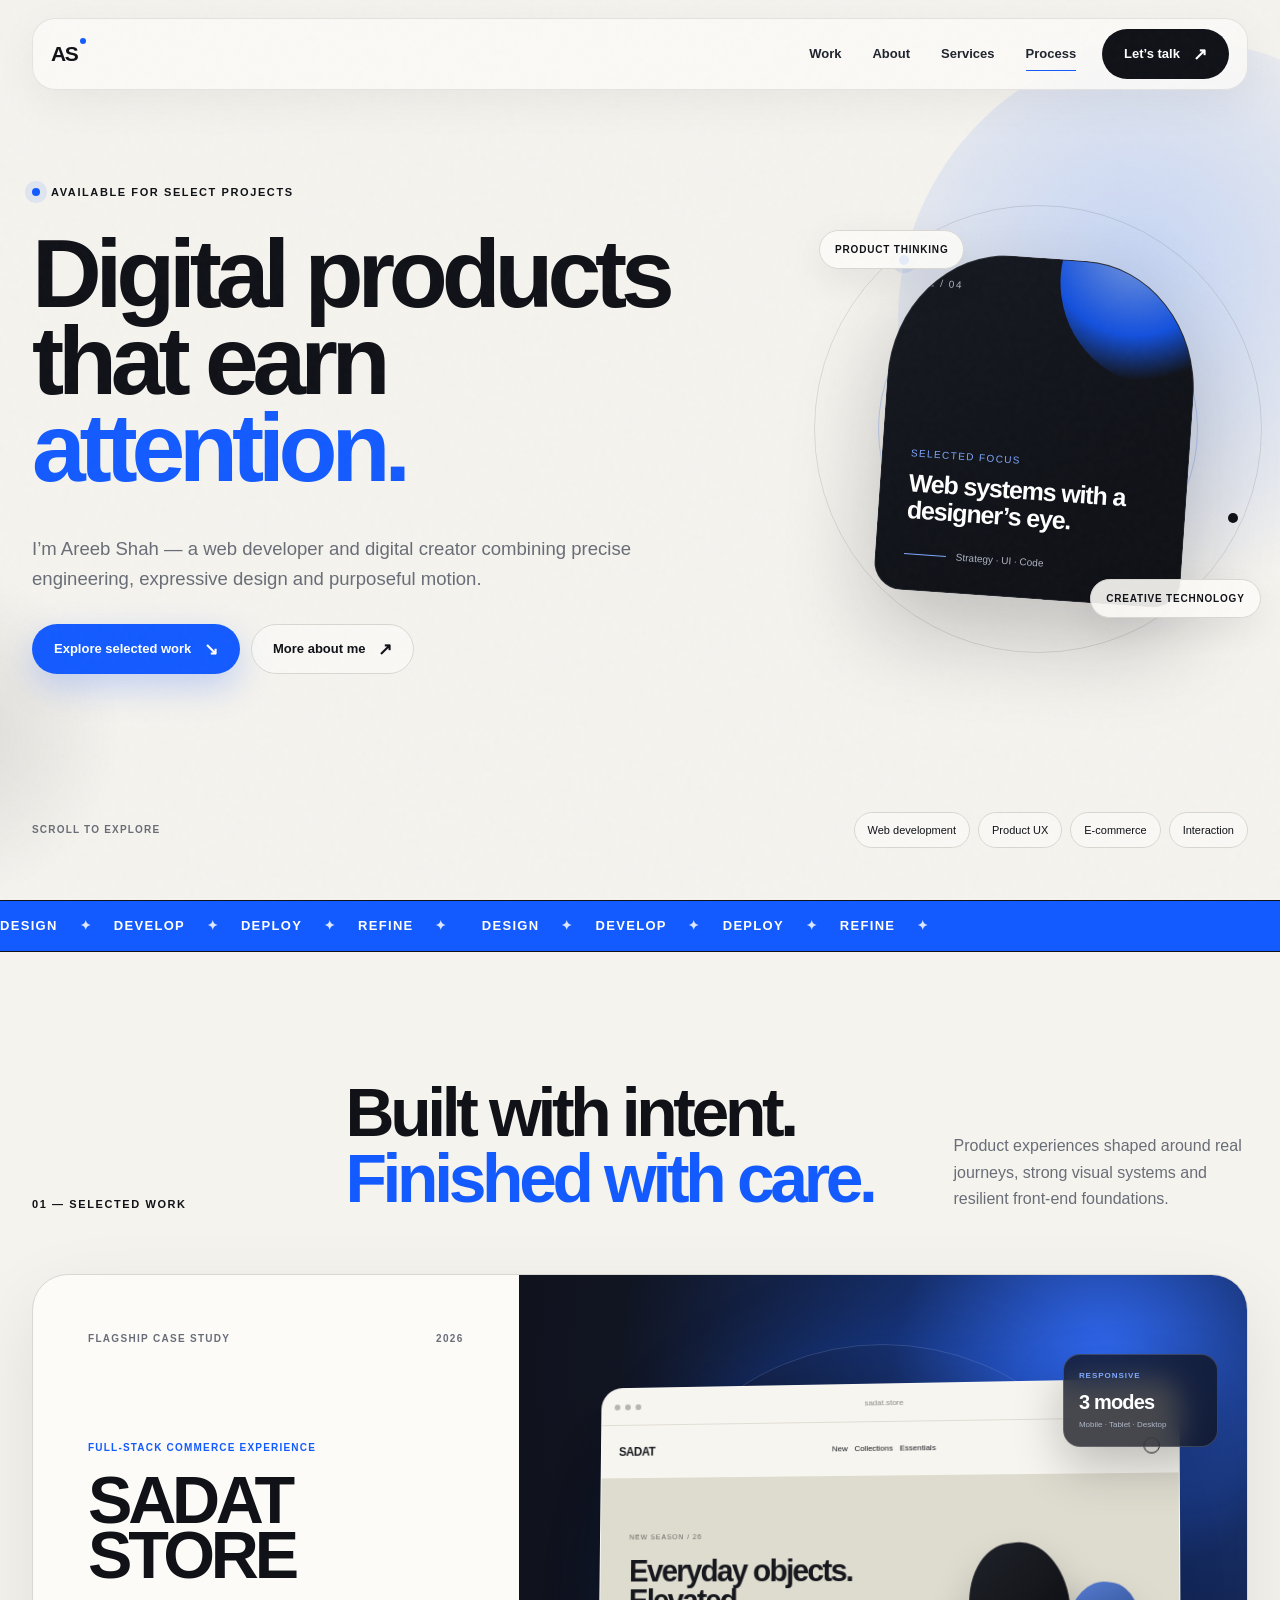
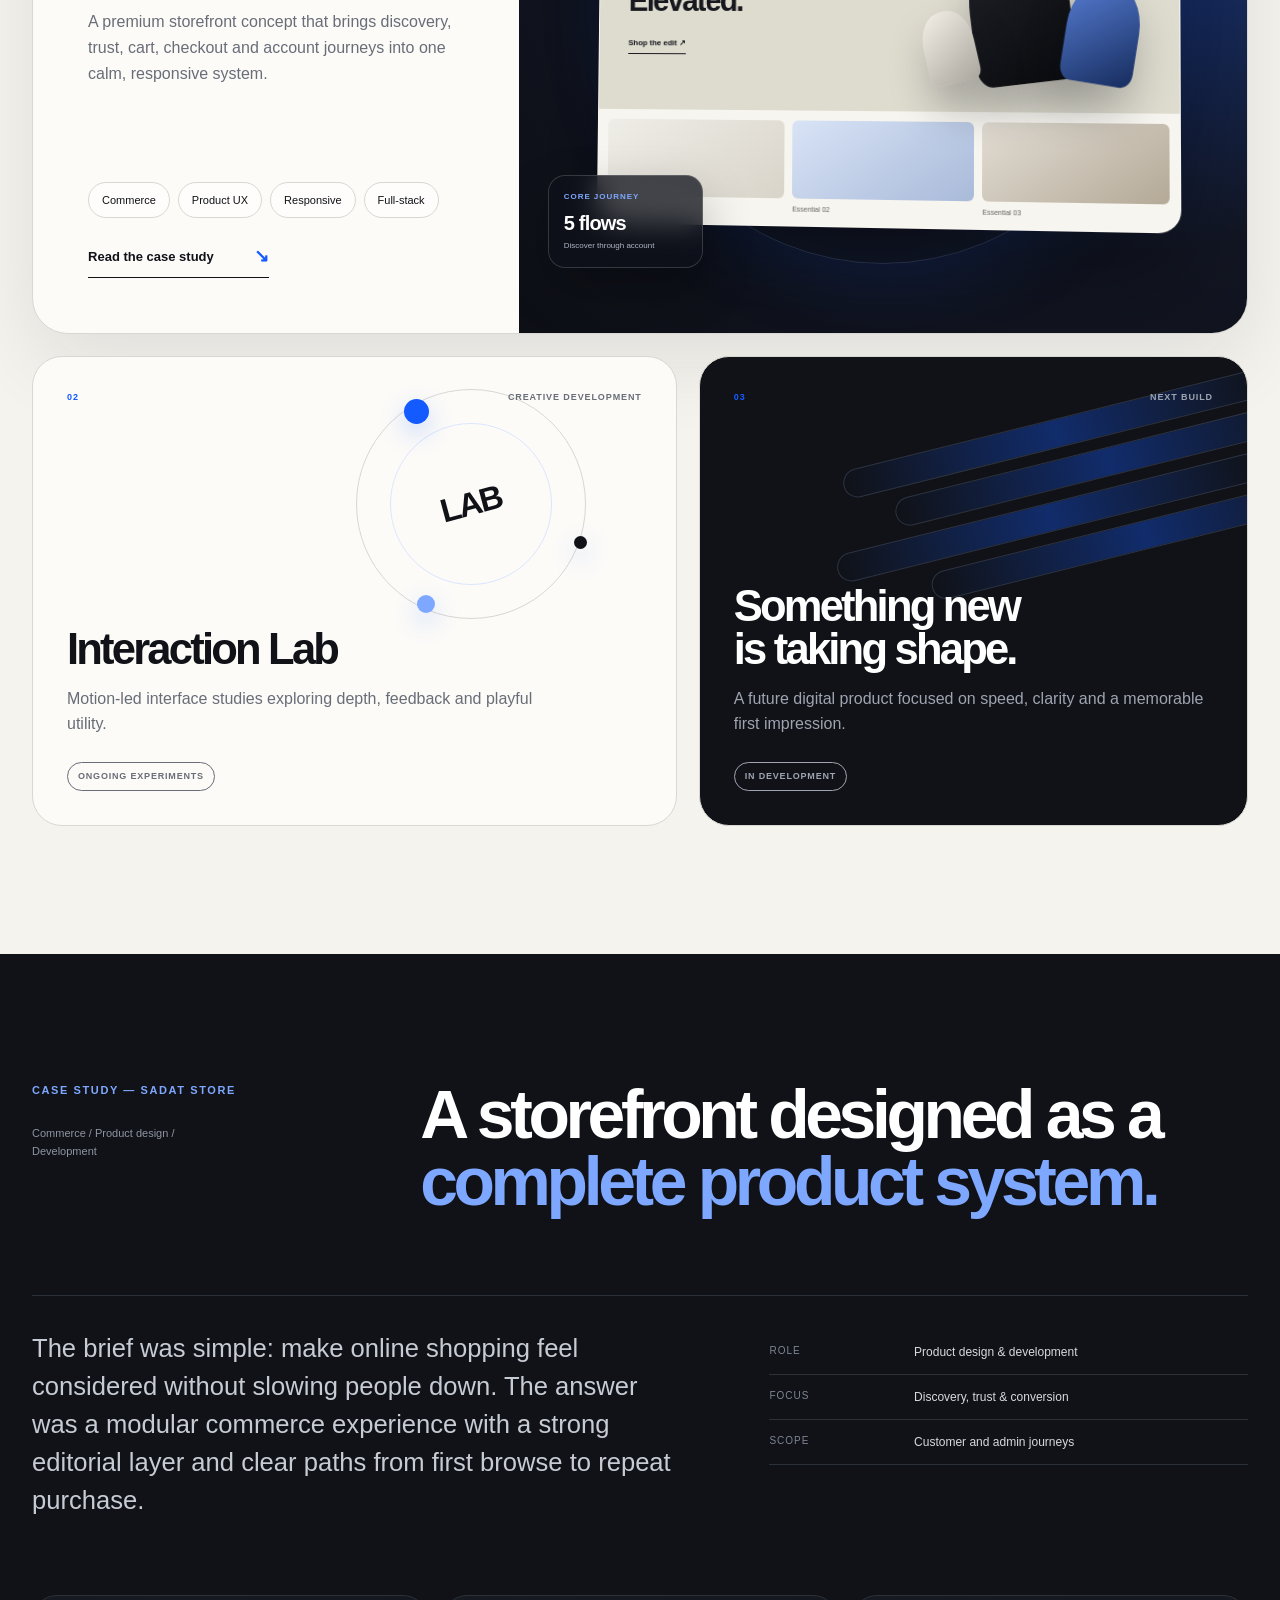
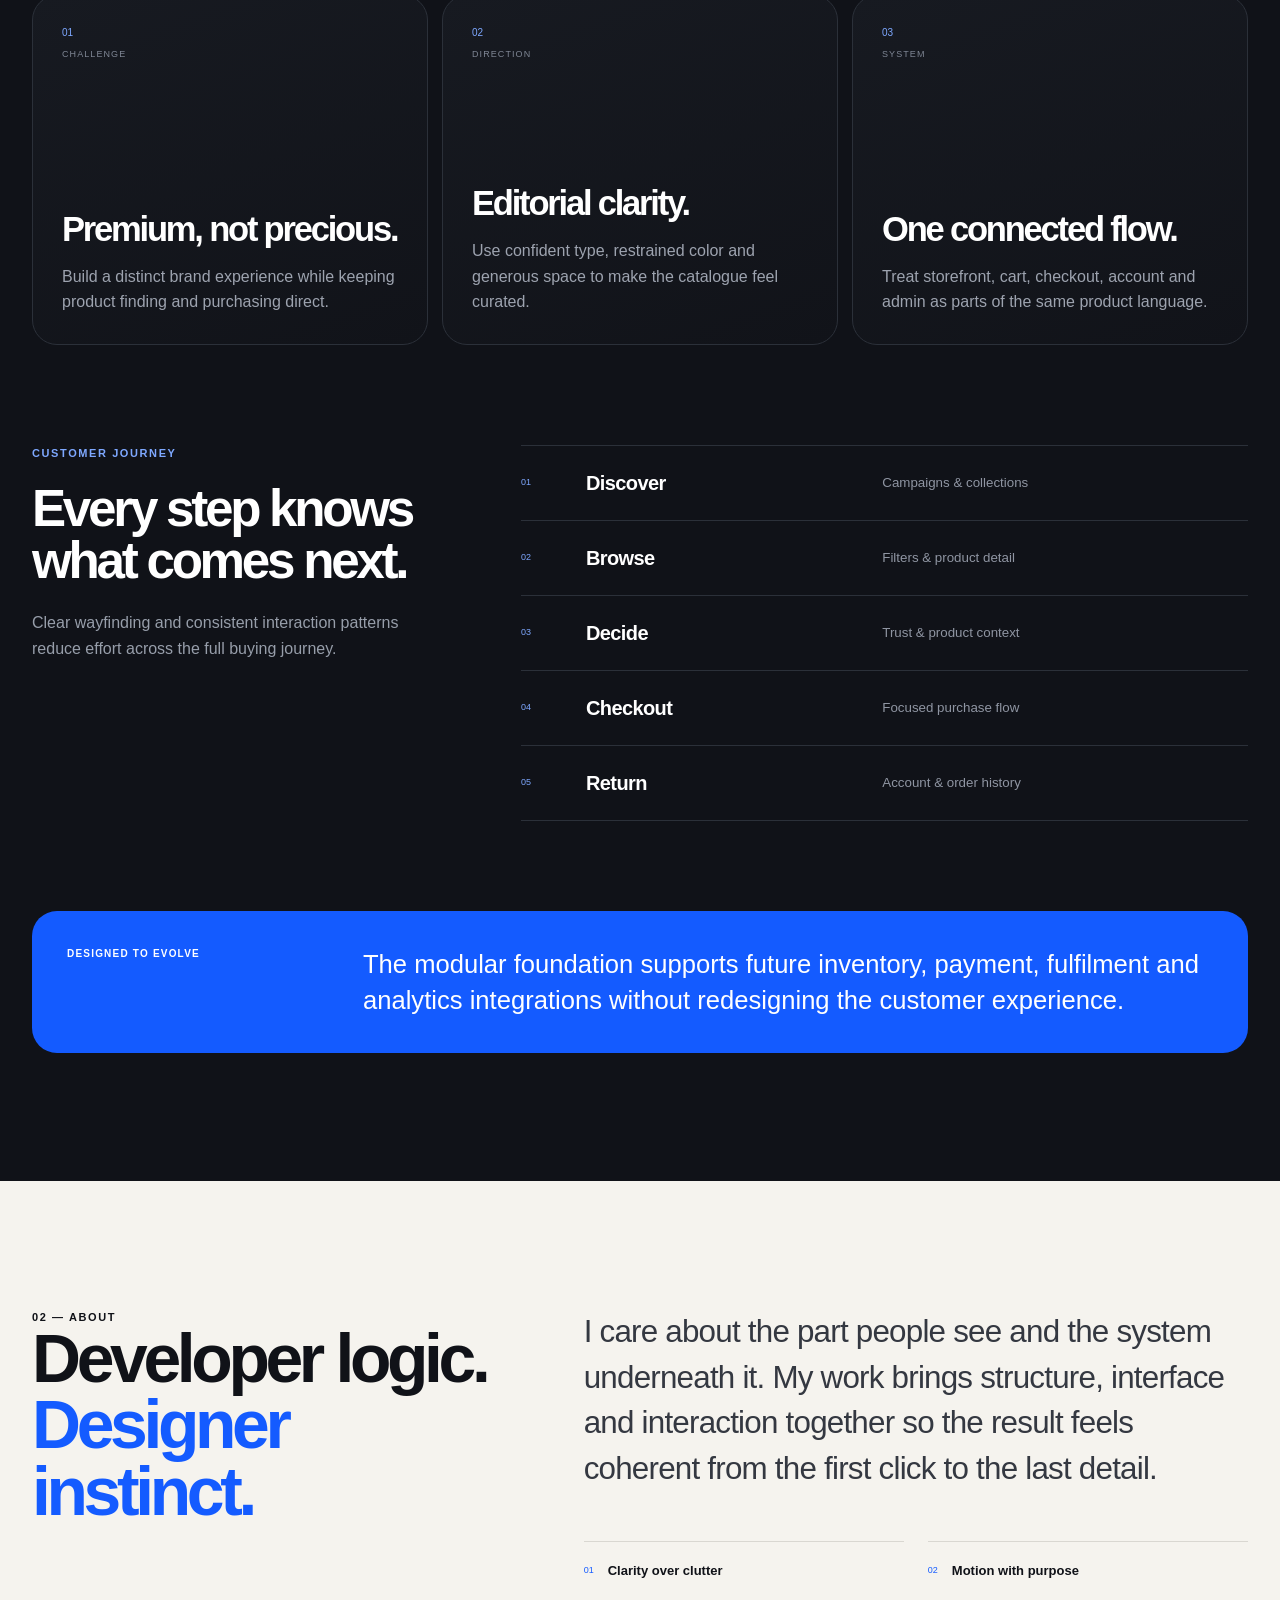
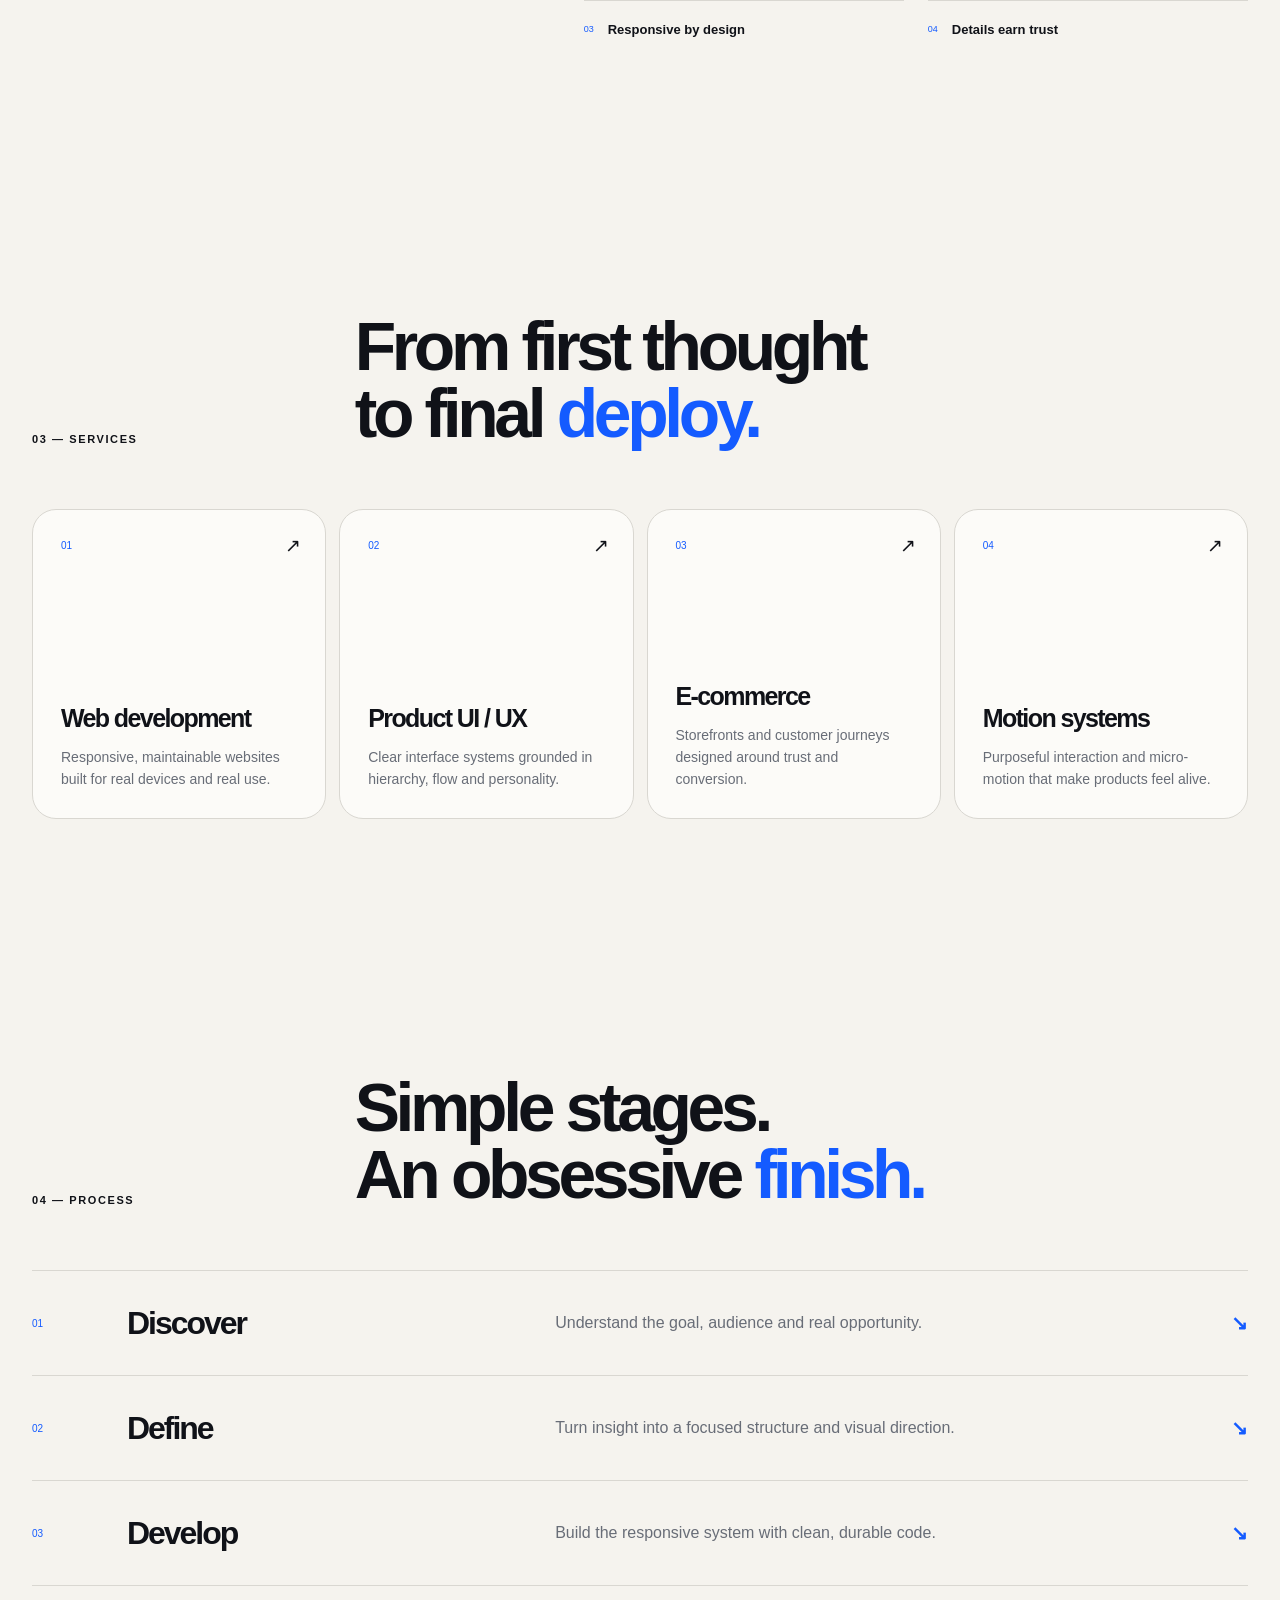
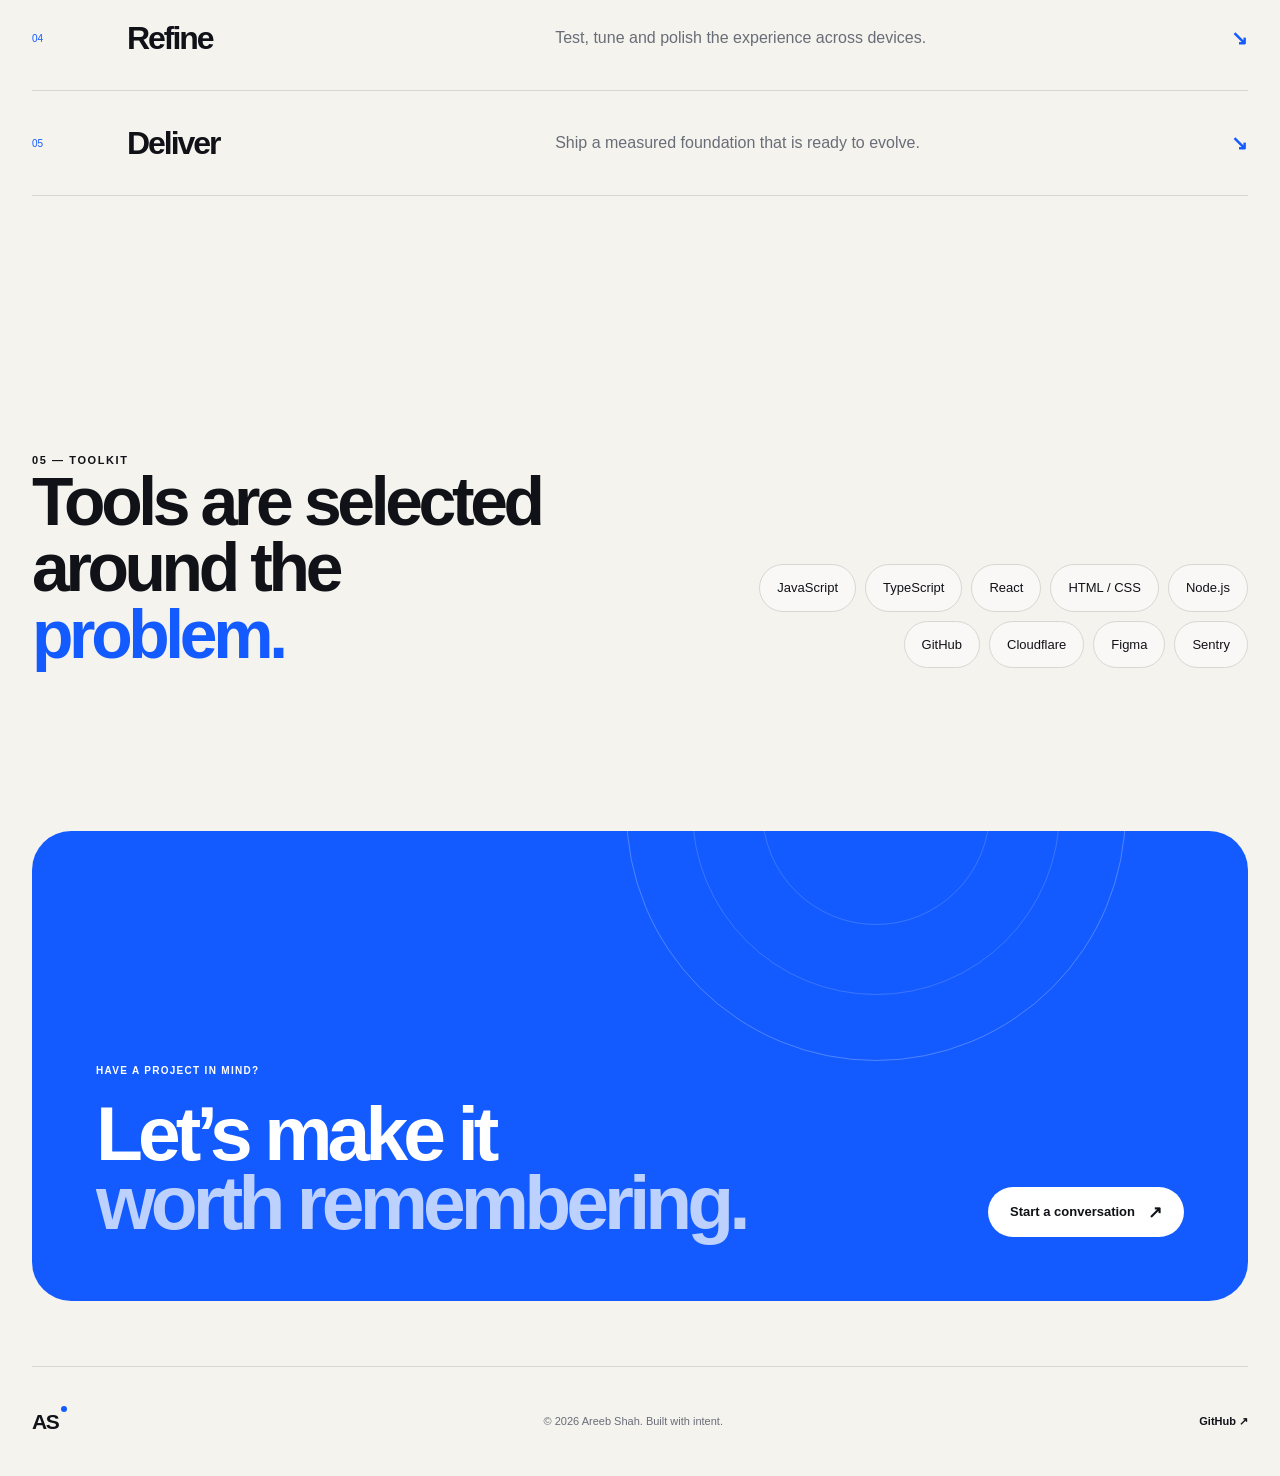
==== index.html @ 9f85899c "feat: deliver premium responsive portfolio" ====
<!doctype html>
<html lang="en">
<head>
  <meta charset="UTF-8">
  <meta name="viewport" content="width=device-width, initial-scale=1">
  <meta name="theme-color" content="#f5f3ee">
  <meta name="color-scheme" content="light">
  <meta name="description" content="Areeb Shah is a web developer and digital creator building expressive, responsive products and commerce experiences.">
  <meta property="og:title" content="Areeb Shah — Web Developer & Digital Creator">
  <meta property="og:description" content="A portfolio of thoughtful web development, product UX and interaction work.">
  <meta property="og:type" content="website">
  <meta name="twitter:card" content="summary">
  <link rel="icon" href="favicon.svg" type="image/svg+xml">
  <link rel="stylesheet" href="styles.css">
  <script src="script.js" defer></script>
  <title>Areeb Shah — Web Developer & Digital Creator</title>
</head>
<body>
  <a class="skip-link" href="#main-content">Skip to main content</a>
  <div class="noise" aria-hidden="true"></div>

  <header class="site-header" data-reveal>
    <nav class="nav shell" aria-label="Primary navigation">
      <a href="#top" class="brand" aria-label="Areeb Shah, home">
        <span>AS</span><i aria-hidden="true"></i>
      </a>
      <div class="nav-links desktop-only">
        <a href="#work">Work</a>
        <a href="#about">About</a>
        <a href="#services">Services</a>
        <a href="#process">Process</a>
      </div>
      <a href="#contact" class="button button-dark magnetic desktop-only">Let’s talk <span aria-hidden="true">↗</span></a>
      <button class="menu-toggle mobile-only" type="button" aria-expanded="false" aria-controls="mobile-menu">
        <span class="menu-label">Menu</span><span class="menu-icon" aria-hidden="true"><i></i><i></i></span>
      </button>
    </nav>
    <div id="mobile-menu" class="mobile-menu shell" hidden>
      <a href="#work"><span>01</span>Work</a>
      <a href="#about"><span>02</span>About</a>
      <a href="#services"><span>03</span>Services</a>
      <a href="#process"><span>04</span>Process</a>
      <a href="#contact"><span>05</span>Contact</a>
    </div>
  </header>

  <main id="main-content">
    <section id="top" class="hero shell" aria-labelledby="hero-title">
      <div class="hero-orb orb-blue" data-parallax="0.07" aria-hidden="true"></div>
      <div class="hero-orb orb-ink" data-parallax="-0.025" aria-hidden="true"></div>
      <div class="hero-grid">
        <div class="hero-content">
          <p class="availability" data-reveal><span aria-hidden="true"></span>Available for select projects</p>
          <h1 id="hero-title" class="hero-title" data-reveal data-delay="70">
            Digital products<br>that earn <em>attention.</em>
          </h1>
          <p class="hero-copy" data-reveal data-delay="140">I’m Areeb Shah — a web developer and digital creator combining precise engineering, expressive design and purposeful motion.</p>
          <div class="hero-actions" data-reveal data-delay="210">
            <a href="#work" class="button button-blue magnetic">Explore selected work <span aria-hidden="true">↘</span></a>
            <a href="#about" class="button button-ghost magnetic">More about me <span aria-hidden="true">↗</span></a>
          </div>
        </div>

        <aside class="hero-stage" data-reveal data-delay="160" aria-label="Portfolio focus">
          <div class="stage-ring ring-one" aria-hidden="true"></div>
          <div class="stage-ring ring-two" aria-hidden="true"></div>
          <div class="stage-core" data-depth-card>
            <span class="stage-index">01 / 04</span>
            <p>Selected focus</p>
            <strong>Web systems with a designer’s eye.</strong>
            <div class="stage-line"><i></i><span>Strategy · UI · Code</span></div>
          </div>
          <span class="float-label label-top">Product thinking</span>
          <span class="float-label label-bottom">Creative technology</span>
        </aside>
      </div>

      <div class="hero-foot" data-reveal data-delay="280">
        <span>Scroll to explore</span>
        <div class="hero-chips" aria-label="Areas of expertise">
          <span>Web development</span><span>Product UX</span><span>E-commerce</span><span>Interaction</span>
        </div>
      </div>
    </section>

    <div class="marquee" aria-hidden="true">
      <div class="marquee-track">
        <span>DESIGN <i>✦</i> DEVELOP <i>✦</i> DEPLOY <i>✦</i> REFINE <i>✦</i></span>
        <span>DESIGN <i>✦</i> DEVELOP <i>✦</i> DEPLOY <i>✦</i> REFINE <i>✦</i></span>
      </div>
    </div>

    <section id="work" class="section shell" aria-labelledby="work-title">
      <div class="section-head" data-reveal>
        <p class="eyebrow">01 — Selected work</p>
        <h2 id="work-title">Built with intent.<br><span>Finished with care.</span></h2>
        <p>Product experiences shaped around real journeys, strong visual systems and resilient front-end foundations.</p>
      </div>

      <article class="project project-featured" data-reveal>
        <div class="project-copy">
          <div class="project-meta"><span>Flagship case study</span><span>2026</span></div>
          <div>
            <p class="project-kicker">Full-stack commerce experience</p>
            <h3>SADAT<br>STORE</h3>
            <p>A premium storefront concept that brings discovery, trust, cart, checkout and account journeys into one calm, responsive system.</p>
          </div>
          <div>
            <div class="tag-row"><span>Commerce</span><span>Product UX</span><span>Responsive</span><span>Full-stack</span></div>
            <a href="#sadat-case" class="text-link">Read the case study <span aria-hidden="true">↘</span></a>
          </div>
        </div>

        <div class="project-visual" data-depth>
          <div class="visual-glow" aria-hidden="true"></div>
          <div class="commerce-window" data-depth-card>
            <div class="window-bar"><span class="window-dots"><i></i><i></i><i></i></span><span>sadat.store</span><span>Secure</span></div>
            <div class="store-nav"><strong>SADAT</strong><span>New &nbsp; Collections &nbsp; Essentials</span><i></i></div>
            <div class="store-hero">
              <div><small>NEW SEASON / 26</small><strong>Everyday objects.<br>Elevated.</strong><span>Shop the edit ↗</span></div>
              <div class="product-shape" aria-hidden="true"><i></i><i></i><i></i></div>
            </div>
            <div class="store-products"><div><i></i><span>Essential 01</span></div><div><i></i><span>Essential 02</span></div><div><i></i><span>Essential 03</span></div></div>
          </div>
          <div class="metric-card metric-one"><span>Responsive</span><strong>3 modes</strong><small>Mobile · Tablet · Desktop</small></div>
          <div class="metric-card metric-two"><span>Core journey</span><strong>5 flows</strong><small>Discover through account</small></div>
        </div>
      </article>

      <div class="project-grid" data-stagger>
        <article class="project-card project-lab" data-reveal>
          <div class="card-top"><span class="num">02</span><span>Creative development</span></div>
          <div class="lab-orbit" aria-hidden="true"><i></i><i></i><i></i><b>LAB</b></div>
          <h3>Interaction Lab</h3>
          <p>Motion-led interface studies exploring depth, feedback and playful utility.</p>
          <span class="card-status">Ongoing experiments</span>
        </article>
        <article class="project-card project-next" data-reveal>
          <div class="card-top"><span class="num">03</span><span>Next build</span></div>
          <div class="next-lines" aria-hidden="true"><i></i><i></i><i></i><i></i></div>
          <h3>Something new<br>is taking shape.</h3>
          <p>A future digital product focused on speed, clarity and a memorable first impression.</p>
          <span class="card-status">In development</span>
        </article>
      </div>
    </section>

    <section id="sadat-case" class="case-study" aria-labelledby="case-title">
      <div class="shell">
        <div class="case-intro" data-reveal>
          <div><p class="eyebrow">Case study — SADAT STORE</p><span class="case-type">Commerce / Product design / Development</span></div>
          <h2 id="case-title">A storefront designed as a <span>complete product system.</span></h2>
        </div>

        <div class="case-summary" data-reveal>
          <p>The brief was simple: make online shopping feel considered without slowing people down. The answer was a modular commerce experience with a strong editorial layer and clear paths from first browse to repeat purchase.</p>
          <dl>
            <div><dt>Role</dt><dd>Product design & development</dd></div>
            <div><dt>Focus</dt><dd>Discovery, trust & conversion</dd></div>
            <div><dt>Scope</dt><dd>Customer and admin journeys</dd></div>
          </dl>
        </div>

        <div class="case-grid" data-stagger>
          <article class="case-card" data-reveal><span>01</span><p>Challenge</p><h3>Premium, not precious.</h3><p>Build a distinct brand experience while keeping product finding and purchasing direct.</p></article>
          <article class="case-card" data-reveal><span>02</span><p>Direction</p><h3>Editorial clarity.</h3><p>Use confident type, restrained color and generous space to make the catalogue feel curated.</p></article>
          <article class="case-card" data-reveal><span>03</span><p>System</p><h3>One connected flow.</h3><p>Treat storefront, cart, checkout, account and admin as parts of the same product language.</p></article>
        </div>

        <div class="journey" data-reveal>
          <div class="journey-copy"><p class="eyebrow">Customer journey</p><h3>Every step knows<br>what comes next.</h3><p>Clear wayfinding and consistent interaction patterns reduce effort across the full buying journey.</p></div>
          <ol aria-label="SADAT STORE customer journey">
            <li><span>01</span><strong>Discover</strong><small>Campaigns & collections</small></li>
            <li><span>02</span><strong>Browse</strong><small>Filters & product detail</small></li>
            <li><span>03</span><strong>Decide</strong><small>Trust & product context</small></li>
            <li><span>04</span><strong>Checkout</strong><small>Focused purchase flow</small></li>
            <li><span>05</span><strong>Return</strong><small>Account & order history</small></li>
          </ol>
        </div>

        <div class="case-note" data-reveal><span>Designed to evolve</span><p>The modular foundation supports future inventory, payment, fulfilment and analytics integrations without redesigning the customer experience.</p></div>
      </div>
    </section>

    <section id="about" class="section shell about-layout" aria-labelledby="about-title">
      <div data-reveal><p class="eyebrow">02 — About</p><h2 id="about-title">Developer logic.<br><span>Designer instinct.</span></h2></div>
      <div data-reveal data-delay="90">
        <p class="large-copy">I care about the part people see and the system underneath it. My work brings structure, interface and interaction together so the result feels coherent from the first click to the last detail.</p>
        <div class="principles">
          <div><span>01</span><strong>Clarity over clutter</strong></div>
          <div><span>02</span><strong>Motion with purpose</strong></div>
          <div><span>03</span><strong>Responsive by design</strong></div>
          <div><span>04</span><strong>Details earn trust</strong></div>
        </div>
      </div>
    </section>

    <section id="services" class="section shell" aria-labelledby="services-title">
      <div class="section-head compact" data-reveal><p class="eyebrow">03 — Services</p><h2 id="services-title">From first thought<br>to final <span>deploy.</span></h2></div>
      <div class="services-grid" data-stagger>
        <article data-reveal><span>01</span><h3>Web development</h3><p>Responsive, maintainable websites built for real devices and real use.</p><i aria-hidden="true">↗</i></article>
        <article data-reveal><span>02</span><h3>Product UI / UX</h3><p>Clear interface systems grounded in hierarchy, flow and personality.</p><i aria-hidden="true">↗</i></article>
        <article data-reveal><span>03</span><h3>E-commerce</h3><p>Storefronts and customer journeys designed around trust and conversion.</p><i aria-hidden="true">↗</i></article>
        <article data-reveal><span>04</span><h3>Motion systems</h3><p>Purposeful interaction and micro-motion that make products feel alive.</p><i aria-hidden="true">↗</i></article>
      </div>
    </section>

    <section id="process" class="section shell" aria-labelledby="process-title">
      <div class="section-head compact" data-reveal><p class="eyebrow">04 — Process</p><h2 id="process-title">Simple stages.<br>An obsessive <span>finish.</span></h2></div>
      <ol class="process-list">
        <li data-reveal><span>01</span><h3>Discover</h3><p>Understand the goal, audience and real opportunity.</p><b aria-hidden="true">↘</b></li>
        <li data-reveal><span>02</span><h3>Define</h3><p>Turn insight into a focused structure and visual direction.</p><b aria-hidden="true">↘</b></li>
        <li data-reveal><span>03</span><h3>Develop</h3><p>Build the responsive system with clean, durable code.</p><b aria-hidden="true">↘</b></li>
        <li data-reveal><span>04</span><h3>Refine</h3><p>Test, tune and polish the experience across devices.</p><b aria-hidden="true">↘</b></li>
        <li data-reveal><span>05</span><h3>Deliver</h3><p>Ship a measured foundation that is ready to evolve.</p><b aria-hidden="true">↘</b></li>
      </ol>
    </section>

    <section class="section shell toolkit" aria-labelledby="toolkit-title">
      <div data-reveal><p class="eyebrow">05 — Toolkit</p><h2 id="toolkit-title">Tools are selected<br>around the <span>problem.</span></h2></div>
      <ul class="tool-cloud" data-reveal data-delay="90" aria-label="Technical toolkit">
        <li>JavaScript</li><li>TypeScript</li><li>React</li><li>HTML / CSS</li><li>Node.js</li><li>GitHub</li><li>Cloudflare</li><li>Figma</li><li>Sentry</li>
      </ul>
    </section>

    <section id="contact" class="contact shell" aria-labelledby="contact-title" data-reveal>
      <div>
        <p>Have a project in mind?</p>
        <h2 id="contact-title">Let’s make it<br><span>worth remembering.</span></h2>
      </div>
      <a href="https://github.com/areebshah7272-maker" class="button button-light magnetic" target="_blank" rel="noreferrer">Start a conversation <span aria-hidden="true">↗</span></a>
      <span class="contact-orbit" aria-hidden="true"></span>
    </section>
  </main>

  <footer class="footer shell">
    <a href="#top" class="brand" aria-label="Back to top"><span>AS</span><i aria-hidden="true"></i></a>
    <p>© <span data-year>2026</span> Areeb Shah. Built with intent.</p>
    <a href="https://github.com/areebshah7272-maker" target="_blank" rel="noreferrer">GitHub <span aria-hidden="true">↗</span></a>
  </footer>
</body>
</html>
---- styles.css ----
:root {
  --pearl: #f5f3ee;
  --paper: #fcfbf8;
  --ink: #101218;
  --ink-soft: #20242d;
  --muted: #686d77;
  --line: #d9d7d1;
  --blue: #145bff;
  --blue-bright: #7ea8ff;
  --blue-pale: #dce6ff;
  --radius-lg: 36px;
  --radius-md: 24px;
  --shadow: 0 28px 80px rgba(16, 18, 24, .09);
  --ease: cubic-bezier(.2, .72, .2, 1);
}

*, *::before, *::after { box-sizing: border-box; }
html { scroll-behavior: smooth; scroll-padding-top: 110px; }
body {
  margin: 0;
  min-width: 320px;
  overflow-x: hidden;
  background: var(--pearl);
  color: var(--ink);
  font-family: Inter, ui-sans-serif, -apple-system, BlinkMacSystemFont, "Segoe UI", sans-serif;
  font-size: 16px;
  line-height: 1.5;
  text-rendering: optimizeLegibility;
  -webkit-font-smoothing: antialiased;
}
body.menu-open { overflow: hidden; }
a, button { -webkit-tap-highlight-color: transparent; }
a { color: inherit; }
button { font: inherit; }
::selection { background: var(--blue); color: #fff; }

.shell { width: min(1320px, calc(100% - 64px)); margin-inline: auto; }
.noise {
  position: fixed;
  inset: 0;
  z-index: 1000;
  pointer-events: none;
  opacity: .022;
  background-image: url("data:image/svg+xml,%3Csvg viewBox='0 0 160 160' xmlns='http://www.w3.org/2000/svg'%3E%3Cfilter id='n'%3E%3CfeTurbulence type='fractalNoise' baseFrequency='.85' numOctaves='3' stitchTiles='stitch'/%3E%3C/filter%3E%3Crect width='100%25' height='100%25' filter='url(%23n)'/%3E%3C/svg%3E");
}
.skip-link {
  position: fixed;
  top: 12px;
  left: 12px;
  z-index: 2000;
  transform: translateY(-160%);
  border-radius: 999px;
  background: var(--ink);
  color: #fff;
  padding: 12px 18px;
  text-decoration: none;
  transition: transform .2s;
}
.skip-link:focus { transform: none; }
:focus-visible { outline: 3px solid var(--blue); outline-offset: 4px; }

.site-header {
  position: fixed;
  top: 0;
  right: 0;
  left: 0;
  z-index: 100;
  padding-top: 18px;
  pointer-events: none;
}
.nav {
  height: 72px;
  display: flex;
  align-items: center;
  gap: 24px;
  padding: 0 18px;
  border: 1px solid rgba(16, 18, 24, .09);
  border-radius: 23px;
  background: rgba(252, 251, 248, .83);
  box-shadow: 0 12px 45px rgba(16, 18, 24, .055);
  backdrop-filter: blur(20px);
  pointer-events: auto;
}
.brand {
  display: inline-flex;
  align-items: flex-start;
  gap: 3px;
  color: var(--ink);
  font-size: 21px;
  font-weight: 800;
  letter-spacing: -.07em;
  text-decoration: none;
}
.brand i { width: 6px; height: 6px; border-radius: 50%; background: var(--blue); }
.nav-links { display: flex; align-items: center; gap: 31px; margin-left: auto; }
.nav-links a {
  position: relative;
  color: var(--ink-soft);
  font-size: 13px;
  font-weight: 600;
  text-decoration: none;
}
.nav-links a::after {
  content: "";
  position: absolute;
  right: 0;
  bottom: -7px;
  left: 0;
  height: 1px;
  transform: scaleX(0);
  transform-origin: right;
  background: var(--blue);
  transition: transform .3s var(--ease);
}
.nav-links a:hover::after, .nav-links a[aria-current="true"]::after { transform: scaleX(1); transform-origin: left; }

.button {
  display: inline-flex;
  min-height: 50px;
  align-items: center;
  justify-content: center;
  gap: 13px;
  border: 1px solid transparent;
  border-radius: 999px;
  padding: 13px 21px;
  font-size: 13px;
  font-weight: 700;
  text-decoration: none;
  transition: color .35s var(--ease), background .35s var(--ease), border-color .35s var(--ease), box-shadow .35s var(--ease), transform .18s var(--ease);
  will-change: transform;
}
.button span { font-size: 17px; line-height: 1; }
.button-dark { margin-left: 2px; background: var(--ink); color: #fff; }
.button-blue { background: var(--blue); color: #fff; box-shadow: 0 13px 35px rgba(20, 91, 255, .23); }
.button-ghost { border-color: var(--line); background: rgba(255, 255, 255, .42); color: var(--ink); }
.button-light { background: #fff; color: var(--ink); }
.button:hover { box-shadow: 0 16px 38px rgba(16, 18, 24, .15); }
.button-blue:hover { background: #034ced; }

.hero {
  position: relative;
  min-height: 900px;
  padding-top: 174px;
  padding-bottom: 52px;
  isolation: isolate;
}
.hero-grid { display: grid; grid-template-columns: minmax(0, 1.27fr) minmax(360px, .73fr); gap: clamp(30px, 5vw, 80px); align-items: center; }
.hero-content { position: relative; z-index: 2; }
.availability, .eyebrow {
  margin: 0;
  font-size: 11px;
  font-weight: 750;
  letter-spacing: .145em;
  text-transform: uppercase;
}
.availability { display: flex; align-items: center; gap: 11px; }
.availability > span { width: 8px; height: 8px; border-radius: 50%; background: var(--blue); box-shadow: 0 0 0 7px rgba(20, 91, 255, .09); }
.hero-title, h2, h3 { margin: 0; font-weight: 680; letter-spacing: -.064em; }
.hero-title {
  max-width: 950px;
  margin-top: 31px;
  font-size: clamp(66px, 7.55vw, 116px);
  line-height: .9;
}
.hero-title em { color: var(--blue); font-style: normal; }
.hero-copy { max-width: 650px; margin: 42px 0 0; color: var(--muted); font-size: clamp(17px, 1.45vw, 21px); line-height: 1.58; }
.hero-actions { display: flex; flex-wrap: wrap; gap: 11px; margin-top: 31px; }
.hero-stage { position: relative; min-height: 510px; display: grid; place-items: center; perspective: 1200px; }
.stage-ring { position: absolute; border: 1px solid rgba(16, 18, 24, .11); border-radius: 50%; }
.ring-one { width: min(35vw, 465px); aspect-ratio: 1; animation: slow-spin 24s linear infinite; }
.ring-one::before, .ring-one::after { content: ""; position: absolute; width: 10px; height: 10px; border-radius: 50%; background: var(--blue); }
.ring-one::before { top: 11%; left: 19%; box-shadow: 0 0 0 8px rgba(20, 91, 255, .09); }
.ring-one::after { right: 5%; bottom: 29%; background: var(--ink); }
.ring-two { width: min(25vw, 330px); aspect-ratio: 1; border-color: rgba(20, 91, 255, .22); }
.stage-core {
  position: relative;
  z-index: 2;
  width: min(24vw, 320px);
  min-width: 270px;
  aspect-ratio: .9;
  display: flex;
  flex-direction: column;
  justify-content: flex-end;
  padding: 28px;
  overflow: hidden;
  border: 1px solid rgba(255, 255, 255, .1);
  border-radius: 38% 38% 28px 28px;
  background: linear-gradient(145deg, #171a22, #101218 70%);
  color: #fff;
  box-shadow: 0 36px 90px rgba(16, 18, 24, .23);
  transform: rotate(4deg);
  transition: transform .2s var(--ease);
}
.stage-core::before { content: ""; position: absolute; width: 210px; height: 210px; top: -90px; right: -70px; border-radius: 50%; background: radial-gradient(circle at 35% 35%, #8bb1ff, var(--blue) 45%, transparent 68%); opacity: .85; }
.stage-index { position: absolute; top: 24px; left: 27px; color: #aeb4c1; font-size: 10px; letter-spacing: .15em; }
.stage-core p { margin: 0 0 9px; color: var(--blue-bright); font-size: 10px; letter-spacing: .14em; text-transform: uppercase; }
.stage-core strong { max-width: 220px; font-size: 25px; line-height: 1.08; letter-spacing: -.045em; }
.stage-line { display: flex; align-items: center; gap: 10px; margin-top: 23px; color: #aeb4c1; font-size: 10px; }
.stage-line i { width: 42px; height: 1px; background: var(--blue-bright); }
.float-label { position: absolute; z-index: 3; border: 1px solid var(--line); border-radius: 999px; background: rgba(252, 251, 248, .9); padding: 11px 15px; box-shadow: 0 12px 38px rgba(16, 18, 24, .08); font-size: 10px; font-weight: 700; letter-spacing: .08em; text-transform: uppercase; }
.label-top { top: 11%; left: -2%; animation: float 5s ease-in-out infinite; }
.label-bottom { right: -3%; bottom: 13%; animation: float 5s .8s ease-in-out infinite; }
.hero-orb { position: absolute; z-index: -1; border-radius: 50%; pointer-events: none; will-change: transform; }
.orb-blue { width: 560px; height: 560px; top: 40px; right: -210px; background: radial-gradient(circle at 42% 42%, rgba(126, 168, 255, .4), rgba(20, 91, 255, .08) 50%, transparent 72%); }
.orb-ink { width: 330px; height: 330px; bottom: 0; left: -240px; background: radial-gradient(circle, rgba(16, 18, 24, .1), transparent 70%); }
.hero-foot { position: absolute; right: 0; bottom: 52px; left: 0; display: flex; align-items: center; justify-content: space-between; gap: 30px; }
.hero-foot > span { color: var(--muted); font-size: 10px; font-weight: 700; letter-spacing: .12em; text-transform: uppercase; }
.hero-chips, .tag-row { display: flex; flex-wrap: wrap; gap: 8px; }
.hero-chips span, .tag-row span, .tool-cloud li { border: 1px solid var(--line); border-radius: 999px; background: rgba(255, 255, 255, .42); padding: 9px 13px; font-size: 11px; }

.marquee { overflow: hidden; border-block: 1px solid var(--ink); background: var(--blue); color: #fff; }
.marquee-track { display: flex; width: max-content; padding: 15px 0; animation: marquee 22s linear infinite; font-size: 13px; font-weight: 760; letter-spacing: .1em; white-space: nowrap; }
.marquee-track span { padding-right: 17px; }
.marquee-track i { margin: 0 17px; font-style: normal; color: var(--blue-pale); }
.marquee:hover .marquee-track { animation-play-state: paused; }

.section { padding-block: clamp(96px, 10vw, 145px); }
.section-head { display: grid; grid-template-columns: .58fr 1.2fr .62fr; gap: 38px; align-items: end; margin-bottom: 62px; }
.section-head.compact { grid-template-columns: .58fr 1.82fr; }
.section-head h2, .about-layout h2, .toolkit h2, .case-intro h2 { font-size: clamp(49px, 5.3vw, 80px); line-height: .98; }
h2 span { color: var(--blue); }
.section-head > p:last-child { margin: 0; color: var(--muted); font-size: 16px; line-height: 1.65; }

.project { overflow: hidden; border: 1px solid var(--line); border-radius: var(--radius-lg); background: var(--paper); box-shadow: var(--shadow); }
.project-featured { min-height: 660px; display: grid; grid-template-columns: .8fr 1.2fr; }
.project-copy { display: flex; flex-direction: column; justify-content: space-between; gap: 46px; padding: clamp(38px, 4.3vw, 64px); }
.project-meta { display: flex; align-items: center; justify-content: space-between; color: var(--muted); font-size: 10px; font-weight: 700; letter-spacing: .13em; text-transform: uppercase; }
.project-kicker { margin: 0 0 17px !important; color: var(--blue) !important; font-size: 10px !important; font-weight: 750; letter-spacing: .12em; text-transform: uppercase; }
.project-copy h3 { font-size: clamp(54px, 5.2vw, 77px); line-height: .83; }
.project-copy p { max-width: 480px; margin: 25px 0 0; color: var(--muted); font-size: 16px; line-height: 1.65; }
.tag-row { margin-bottom: 25px; }
.text-link { display: inline-flex; align-items: center; gap: 40px; border-bottom: 1px solid var(--ink); padding-bottom: 7px; font-size: 13px; font-weight: 750; text-decoration: none; }
.text-link span { color: var(--blue); font-size: 18px; }
.project-visual { position: relative; min-height: 620px; display: grid; place-items: center; padding: 72px; overflow: hidden; background: radial-gradient(circle at 80% 15%, #326eff 0, #162e68 26%, #111522 60%, #0d0f15 100%); perspective: 1300px; }
.visual-glow { position: absolute; width: 520px; height: 520px; border: 1px solid rgba(126, 168, 255, .25); border-radius: 50%; box-shadow: 0 0 80px rgba(20, 91, 255, .25), inset 0 0 80px rgba(20, 91, 255, .08); }
.commerce-window { position: relative; z-index: 2; width: min(100%, 690px); overflow: hidden; border: 1px solid rgba(255, 255, 255, .22); border-radius: 22px; background: #f7f5ef; box-shadow: 0 40px 95px rgba(0, 0, 0, .38); transform: rotateY(-6deg) rotateX(2deg); transition: transform .18s var(--ease); }
.window-bar { height: 38px; display: grid; grid-template-columns: 1fr 1fr 1fr; align-items: center; padding: 0 13px; border-bottom: 1px solid #dfdcd3; color: #8b8a86; font-size: 8px; text-align: center; }
.window-bar > span:last-child { text-align: right; }
.window-dots { display: flex; gap: 5px; }
.window-dots i { width: 6px; height: 6px; border-radius: 50%; background: #b8b5ae; }
.store-nav { height: 54px; display: grid; grid-template-columns: 1fr 2fr 1fr; align-items: center; padding: 0 18px; color: #181a20; font-size: 8px; }
.store-nav strong { font-size: 12px; letter-spacing: -.04em; }
.store-nav span { text-align: center; }
.store-nav i { width: 16px; height: 16px; justify-self: end; border: 1px solid #1b1d23; border-radius: 50%; }
.store-hero { min-height: 230px; display: grid; grid-template-columns: 1.12fr .88fr; padding: 28px 30px; background: #dedbcf; }
.store-hero > div:first-child { display: flex; flex-direction: column; align-items: flex-start; justify-content: center; }
.store-hero small { color: #66645e; font-size: 7px; letter-spacing: .14em; }
.store-hero strong { margin-top: 15px; color: #16181d; font-size: clamp(24px, 2.4vw, 39px); line-height: .96; letter-spacing: -.06em; }
.store-hero span { margin-top: 23px; border-bottom: 1px solid #16181d; padding-bottom: 4px; font-size: 8px; font-weight: 700; }
.product-shape { position: relative; min-height: 180px; }
.product-shape i { position: absolute; border-radius: 46% 46% 15% 15%; background: linear-gradient(145deg, #1f2229, #090a0d); box-shadow: 0 25px 40px rgba(16, 18, 24, .26); }
.product-shape i:first-child { width: 43%; height: 78%; bottom: 0; left: 24%; transform: rotate(-7deg); }
.product-shape i:nth-child(2) { width: 31%; height: 56%; right: 4%; bottom: 0; background: linear-gradient(145deg, #587fd6, #162c5d); transform: rotate(9deg); }
.product-shape i:nth-child(3) { width: 22%; height: 40%; bottom: 0; left: 4%; background: linear-gradient(145deg, #f5f1e8, #aaa69e); transform: rotate(-13deg); }
.store-products { display: grid; grid-template-columns: repeat(3, 1fr); gap: 8px; padding: 10px; }
.store-products div { color: #66645e; font-size: 7px; }
.store-products i { display: block; height: 78px; margin-bottom: 6px; border-radius: 6px; background: linear-gradient(145deg, #efede7, #d8d4ca); }
.store-products div:nth-child(2) i { background: linear-gradient(145deg, #d8e3f6, #a9bad9); }
.store-products div:nth-child(3) i { background: linear-gradient(145deg, #e2ddd4, #b4a997); }
.metric-card { position: absolute; z-index: 3; display: flex; flex-direction: column; min-width: 155px; border: 1px solid rgba(255, 255, 255, .16); border-radius: 17px; background: rgba(15, 18, 27, .76); color: #fff; padding: 15px; box-shadow: 0 20px 50px rgba(0, 0, 0, .23); backdrop-filter: blur(14px); }
.metric-card span { color: var(--blue-bright); font-size: 8px; font-weight: 700; letter-spacing: .12em; text-transform: uppercase; }
.metric-card strong { margin-top: 5px; font-size: 20px; letter-spacing: -.04em; }
.metric-card small { margin-top: 2px; color: #aeb5c5; font-size: 8px; }
.metric-one { top: 12%; right: 4%; }
.metric-two { bottom: 10%; left: 4%; }

.project-grid { display: grid; grid-template-columns: 1.08fr .92fr; gap: 22px; margin-top: 22px; }
.project-card { position: relative; min-height: 470px; display: flex; flex-direction: column; overflow: hidden; border: 1px solid var(--line); border-radius: 30px; padding: 34px; transition: transform .4s var(--ease), box-shadow .4s var(--ease); }
.project-card:hover { transform: translateY(-7px); box-shadow: var(--shadow); }
.card-top { position: relative; z-index: 2; display: flex; justify-content: space-between; color: var(--muted); font-size: 9px; font-weight: 700; letter-spacing: .1em; text-transform: uppercase; }
.num { color: var(--blue); }
.project-card h3 { position: relative; z-index: 2; margin-top: auto; font-size: clamp(34px, 3.4vw, 49px); line-height: .98; }
.project-card p { position: relative; z-index: 2; max-width: 490px; margin: 17px 0 25px; color: var(--muted); line-height: 1.55; }
.card-status { position: relative; z-index: 2; width: max-content; border: 1px solid currentColor; border-radius: 999px; padding: 7px 10px; color: var(--muted); font-size: 9px; font-weight: 700; letter-spacing: .09em; text-transform: uppercase; }
.project-lab { background: var(--paper); }
.lab-orbit { position: absolute; top: 32px; right: 14%; width: 230px; height: 230px; border: 1px solid var(--line); border-radius: 50%; animation: slow-spin 20s linear infinite; }
.lab-orbit::before { content: ""; position: absolute; inset: 33px; border: 1px solid var(--blue-pale); border-radius: 50%; }
.lab-orbit i { position: absolute; width: 25px; height: 25px; border-radius: 50%; background: var(--blue); box-shadow: 0 9px 25px rgba(20, 91, 255, .25); }
.lab-orbit i:first-child { top: 9px; left: 47px; }
.lab-orbit i:nth-child(2) { right: -2px; bottom: 69px; width: 13px; height: 13px; background: var(--ink); }
.lab-orbit i:nth-child(3) { bottom: 5px; left: 60px; width: 18px; height: 18px; background: var(--blue-bright); }
.lab-orbit b { position: absolute; inset: 0; display: grid; place-items: center; color: var(--ink); font-size: 33px; letter-spacing: -.06em; transform: rotate(-15deg); }
.project-next { background: var(--ink); color: #fff; }
.project-next .card-top, .project-next p, .project-next .card-status { color: #9ea4b0; }
.next-lines { position: absolute; top: 60px; right: -8%; left: 28%; transform: rotate(-14deg); }
.next-lines i { display: block; height: 29px; margin-bottom: 11px; border: 1px solid #2c3342; border-radius: 999px; background: linear-gradient(90deg, transparent, rgba(20, 91, 255, .36), transparent); }
.next-lines i:nth-child(2) { transform: translateX(10%); }
.next-lines i:nth-child(3) { transform: translateX(-6%); }
.next-lines i:nth-child(4) { transform: translateX(14%); }

.case-study { overflow: hidden; background: var(--ink); color: #fff; padding-block: clamp(100px, 10vw, 150px); }
.case-study .eyebrow { color: var(--blue-bright); }
.case-intro { display: grid; grid-template-columns: .58fr 1.42fr; gap: 50px; }
.case-intro h2 span { color: var(--blue-bright); }
.case-type { display: block; max-width: 200px; margin-top: 25px; color: #8f95a2; font-size: 11px; line-height: 1.65; }
.case-summary { display: grid; grid-template-columns: 1.15fr .85fr; gap: 90px; margin-top: 80px; padding-top: 34px; border-top: 1px solid #2b3039; }
.case-summary > p { max-width: 760px; margin: 0; color: #c7cbd3; font-size: clamp(20px, 2vw, 27px); line-height: 1.48; }
.case-summary dl { margin: 0; }
.case-summary dl div { display: grid; grid-template-columns: .55fr 1.45fr; gap: 18px; padding: 13px 0; border-bottom: 1px solid #2b3039; }
.case-summary dt { color: #7f8694; font-size: 10px; text-transform: uppercase; letter-spacing: .1em; }
.case-summary dd { margin: 0; color: #d7dae0; font-size: 12px; }
.case-grid { display: grid; grid-template-columns: repeat(3, 1fr); gap: 14px; margin-top: 75px; }
.case-card { min-height: 350px; display: flex; flex-direction: column; border: 1px solid #2b3039; border-radius: 25px; padding: 29px; background: linear-gradient(160deg, #171a21, #111319); transition: transform .4s var(--ease), border-color .4s; }
.case-card:hover { transform: translateY(-6px); border-color: #4e5f86; }
.case-card > span { color: var(--blue-bright); font-size: 10px; }
.case-card > p:nth-child(2) { margin: 8px 0 0; color: #7f8694; font-size: 9px; letter-spacing: .12em; text-transform: uppercase; }
.case-card h3 { margin-top: auto; font-size: clamp(28px, 2.7vw, 39px); line-height: 1; }
.case-card > p:last-child { margin: 17px 0 0; color: #9da3af; line-height: 1.6; }
.journey { display: grid; grid-template-columns: .72fr 1.28fr; gap: 80px; margin-top: 100px; }
.journey-copy h3 { margin-top: 22px; font-size: clamp(38px, 4vw, 58px); line-height: 1; }
.journey-copy > p:last-child { max-width: 430px; margin-top: 24px; color: #979eaa; line-height: 1.65; }
.journey ol { margin: 0; padding: 0; list-style: none; border-top: 1px solid #2b3039; }
.journey li { display: grid; grid-template-columns: 50px 1fr 1.3fr; align-items: center; gap: 15px; padding: 22px 0; border-bottom: 1px solid #2b3039; }
.journey li span { color: var(--blue-bright); font-size: 9px; }
.journey li strong { font-size: 20px; letter-spacing: -.03em; }
.journey li small { color: #8f95a2; }
.case-note { display: grid; grid-template-columns: .42fr 1.58fr; gap: 70px; align-items: start; margin-top: 90px; border-radius: 25px; background: var(--blue); padding: 35px; }
.case-note span { font-size: 10px; font-weight: 750; letter-spacing: .12em; text-transform: uppercase; }
.case-note p { max-width: 840px; margin: 0; font-size: clamp(18px, 2vw, 26px); line-height: 1.42; }

.about-layout { display: grid; grid-template-columns: .82fr 1.18fr; gap: 90px; }
.large-copy { margin: 0; color: #343841; font-size: clamp(23px, 2.45vw, 34px); line-height: 1.45; letter-spacing: -.025em; }
.principles { display: grid; grid-template-columns: 1fr 1fr; gap: 0 24px; margin-top: 50px; }
.principles div { display: flex; gap: 14px; align-items: center; border-top: 1px solid var(--line); padding: 19px 0; }
.principles span { color: var(--blue); font-size: 9px; }
.principles strong { font-size: 13px; }
.services-grid { display: grid; grid-template-columns: repeat(4, 1fr); gap: 13px; }
.services-grid article { position: relative; min-height: 310px; display: flex; flex-direction: column; border: 1px solid var(--line); border-radius: 24px; background: var(--paper); padding: 28px; transition: transform .4s var(--ease), border-color .4s var(--ease), background .4s var(--ease); }
.services-grid article:hover { transform: translateY(-6px); border-color: var(--blue); background: #fff; }
.services-grid span { color: var(--blue); font-size: 10px; }
.services-grid h3 { margin-top: auto; font-size: 25px; line-height: 1.05; }
.services-grid p { margin: 16px 0 0; color: var(--muted); font-size: 14px; line-height: 1.55; }
.services-grid i { position: absolute; top: 22px; right: 24px; font-size: 19px; font-style: normal; }
.process-list { margin: 0; padding: 0; list-style: none; border-top: 1px solid var(--line); }
.process-list li { display: grid; grid-template-columns: 75px .8fr 1.25fr 35px; align-items: center; gap: 20px; border-bottom: 1px solid var(--line); padding: 28px 0; }
.process-list span { color: var(--blue); font-size: 10px; }
.process-list h3 { font-size: clamp(25px, 2.5vw, 35px); }
.process-list p { margin: 0; color: var(--muted); }
.process-list b { color: var(--blue); text-align: right; font-size: 20px; }
.toolkit { display: grid; grid-template-columns: 1fr 1fr; gap: 70px; align-items: end; }
.tool-cloud { display: flex; flex-wrap: wrap; justify-content: flex-end; gap: 9px; margin: 0; padding: 0; list-style: none; }
.tool-cloud li { padding: 13px 17px; font-size: 13px; }

.contact { position: relative; min-height: 470px; display: flex; align-items: flex-end; justify-content: space-between; gap: 50px; margin-top: 35px; margin-bottom: 65px; overflow: hidden; border-radius: 39px; background: var(--blue); color: #fff; padding: clamp(38px, 5vw, 68px); isolation: isolate; }
.contact p { margin: 0 0 21px; font-size: 10px; font-weight: 750; letter-spacing: .13em; text-transform: uppercase; }
.contact h2 { font-size: clamp(52px, 6vw, 88px); line-height: .9; }
.contact h2 span { color: #bdd1ff; }
.contact .button { flex: none; position: relative; z-index: 2; }
.contact-orbit { position: absolute; z-index: -1; width: 500px; height: 500px; top: -270px; right: 10%; border: 1px solid rgba(255, 255, 255, .25); border-radius: 50%; }
.contact-orbit::before, .contact-orbit::after { content: ""; position: absolute; border: 1px solid rgba(255, 255, 255, .16); border-radius: 50%; }
.contact-orbit::before { inset: 65px; }
.contact-orbit::after { inset: 135px; }
.footer { min-height: 110px; display: flex; align-items: center; justify-content: space-between; gap: 20px; border-top: 1px solid var(--line); color: var(--muted); font-size: 11px; }
.footer p { margin: 0; }
.footer > a:last-child { color: var(--ink); font-weight: 650; text-decoration: none; }

.mobile-only { display: none; }
.js [data-reveal] { opacity: 0; transform: translateY(25px); transition: opacity .82s var(--ease), transform .82s var(--ease); }
.js [data-reveal].is-visible { opacity: 1; transform: none; }

@keyframes marquee { to { transform: translateX(-50%); } }
@keyframes slow-spin { to { transform: rotate(360deg); } }
@keyframes float { 0%, 100% { transform: translateY(0); } 50% { transform: translateY(-10px); } }

@media (max-width: 1120px) {
  .shell { width: min(100% - 44px, 980px); }
  .hero { min-height: 850px; }
  .hero-grid { grid-template-columns: 1.35fr .65fr; gap: 20px; }
  .hero-stage { min-height: 440px; }
  .ring-one { width: 400px; }
  .ring-two { width: 290px; }
  .stage-core { width: 280px; }
  .float-label { display: none; }
  .project-featured { grid-template-columns: .82fr 1.18fr; }
  .project-visual { padding: 48px; }
  .metric-one { top: 8%; right: 2%; }
  .metric-two { bottom: 7%; left: 2%; }
  .services-grid { grid-template-columns: 1fr 1fr; }
  .services-grid article { min-height: 270px; }
}

@media (max-width: 860px) {
  html { scroll-padding-top: 94px; }
  .shell { width: min(100% - 30px, 700px); }
  .desktop-only { display: none !important; }
  .mobile-only { display: flex; }
  .site-header { padding-top: 12px; }
  .nav { height: 62px; border-radius: 19px; }
  .menu-toggle { margin-left: auto; align-items: center; gap: 10px; border: 0; background: transparent; color: var(--ink); padding: 10px 3px 10px 12px; font-size: 10px; font-weight: 750; letter-spacing: .1em; text-transform: uppercase; }
  .menu-icon { width: 22px; display: flex; flex-direction: column; gap: 5px; }
  .menu-icon i { width: 100%; height: 1px; background: var(--ink); transition: transform .3s, opacity .3s; }
  .menu-toggle[aria-expanded="true"] .menu-icon i:first-child { transform: translateY(3px) rotate(45deg); }
  .menu-toggle[aria-expanded="true"] .menu-icon i:last-child { transform: translateY(-3px) rotate(-45deg); }
  .mobile-menu { pointer-events: auto; margin-top: 8px; border-radius: 20px; background: var(--ink); color: #fff; padding: 13px 20px 20px; box-shadow: 0 25px 60px rgba(16, 18, 24, .25); }
  .mobile-menu:not([hidden]) { display: flex; flex-direction: column; }
  .mobile-menu a { display: flex; align-items: center; gap: 20px; border-bottom: 1px solid #2a2e37; padding: 15px 2px; font-size: 20px; font-weight: 630; letter-spacing: -.03em; text-decoration: none; }
  .mobile-menu a span { color: var(--blue-bright); font-size: 9px; letter-spacing: .1em; }
  .hero { min-height: auto; padding-top: 132px; padding-bottom: 48px; }
  .hero-grid { grid-template-columns: 1fr; }
  .hero-title { font-size: clamp(54px, 12vw, 84px); }
  .hero-stage { min-height: 430px; margin-top: 5px; }
  .ring-one { width: 420px; max-width: 94vw; }
  .ring-two { width: 300px; max-width: 70vw; }
  .stage-core { width: 285px; max-width: 68vw; }
  .hero-foot { position: static; flex-direction: column-reverse; align-items: flex-start; margin-top: 30px; }
  .hero-chips { justify-content: flex-start; }
  .section-head, .section-head.compact, .about-layout, .toolkit, .case-intro, .case-summary, .journey { grid-template-columns: 1fr; }
  .section-head, .section-head.compact { gap: 22px; }
  .section-head > p:last-child { max-width: 550px; }
  .project-featured { grid-template-columns: 1fr; }
  .project-copy { min-height: 580px; }
  .project-visual { min-height: 560px; }
  .project-grid { grid-template-columns: 1fr; }
  .project-card { min-height: 430px; }
  .case-intro { gap: 31px; }
  .case-summary { gap: 40px; margin-top: 58px; }
  .case-grid { grid-template-columns: 1fr; }
  .case-card { min-height: 290px; }
  .journey { gap: 40px; }
  .case-note { grid-template-columns: 1fr; gap: 18px; }
  .about-layout { gap: 43px; }
  .toolkit { gap: 40px; }
  .tool-cloud { justify-content: flex-start; }
  .contact { min-height: 520px; flex-direction: column; align-items: flex-start; justify-content: flex-end; }
  .contact .button { align-self: flex-start; }
}

@media (max-width: 560px) {
  .shell { width: calc(100% - 24px); }
  .hero { padding-top: 116px; }
  .availability, .eyebrow { font-size: 9px; }
  .hero-title { margin-top: 25px; font-size: clamp(49px, 15vw, 70px); line-height: .91; }
  .hero-copy { margin-top: 28px; font-size: 16px; }
  .hero-actions { align-items: stretch; flex-direction: column; }
  .hero-actions .button { width: 100%; }
  .hero-stage { min-height: 370px; }
  .ring-one { width: 340px; }
  .ring-two { width: 240px; }
  .stage-core { min-width: 0; width: 230px; padding: 22px; border-radius: 36% 36% 24px 24px; }
  .stage-core strong { font-size: 21px; }
  .section { padding-block: 88px; }
  .section-head { margin-bottom: 42px; }
  .section-head h2, .about-layout h2, .toolkit h2, .case-intro h2 { font-size: clamp(42px, 13vw, 62px); }
  .project, .contact { border-radius: 27px; }
  .project-copy { min-height: 550px; padding: 28px; }
  .project-copy h3 { font-size: 55px; }
  .project-visual { min-height: 420px; padding: 25px 16px; }
  .commerce-window { transform: rotateY(-3deg) rotateX(1deg); }
  .window-bar { height: 29px; }
  .store-nav { height: 42px; }
  .store-hero { min-height: 165px; padding: 18px; }
  .store-hero strong { font-size: 23px; }
  .store-hero span { margin-top: 13px; }
  .product-shape { min-height: 130px; }
  .store-products i { height: 48px; }
  .metric-card { min-width: 124px; padding: 11px; }
  .metric-card strong { font-size: 16px; }
  .metric-one { top: 4%; }
  .metric-two { bottom: 4%; }
  .project-card { min-height: 420px; padding: 26px; }
  .lab-orbit { right: -10px; width: 200px; height: 200px; }
  .case-summary > p { font-size: 19px; }
  .case-grid { margin-top: 55px; }
  .journey { margin-top: 75px; }
  .journey li { grid-template-columns: 38px 1fr; }
  .journey li small { grid-column: 2; }
  .case-note { margin-top: 65px; padding: 27px; }
  .principles { grid-template-columns: 1fr; }
  .services-grid { grid-template-columns: 1fr; }
  .services-grid article { min-height: 250px; }
  .process-list li { grid-template-columns: 38px 1fr 28px; gap: 8px; padding: 23px 0; }
  .process-list p { grid-column: 2 / 4; margin-top: 2px; }
  .process-list b { grid-column: 3; grid-row: 1; }
  .contact { min-height: 530px; margin-bottom: 35px; padding: 29px; }
  .contact h2 { font-size: clamp(46px, 14vw, 67px); }
  .contact .button { width: 100%; }
  .footer { min-height: 120px; flex-wrap: wrap; padding-block: 25px; }
  .footer p { order: 3; width: 100%; }
}

@media (prefers-reduced-motion: reduce) {
  html { scroll-behavior: auto; }
  *, *::before, *::after { scroll-behavior: auto !important; animation-duration: .01ms !important; animation-iteration-count: 1 !important; transition-duration: .01ms !important; }
  .js [data-reveal] { opacity: 1; transform: none; }
}
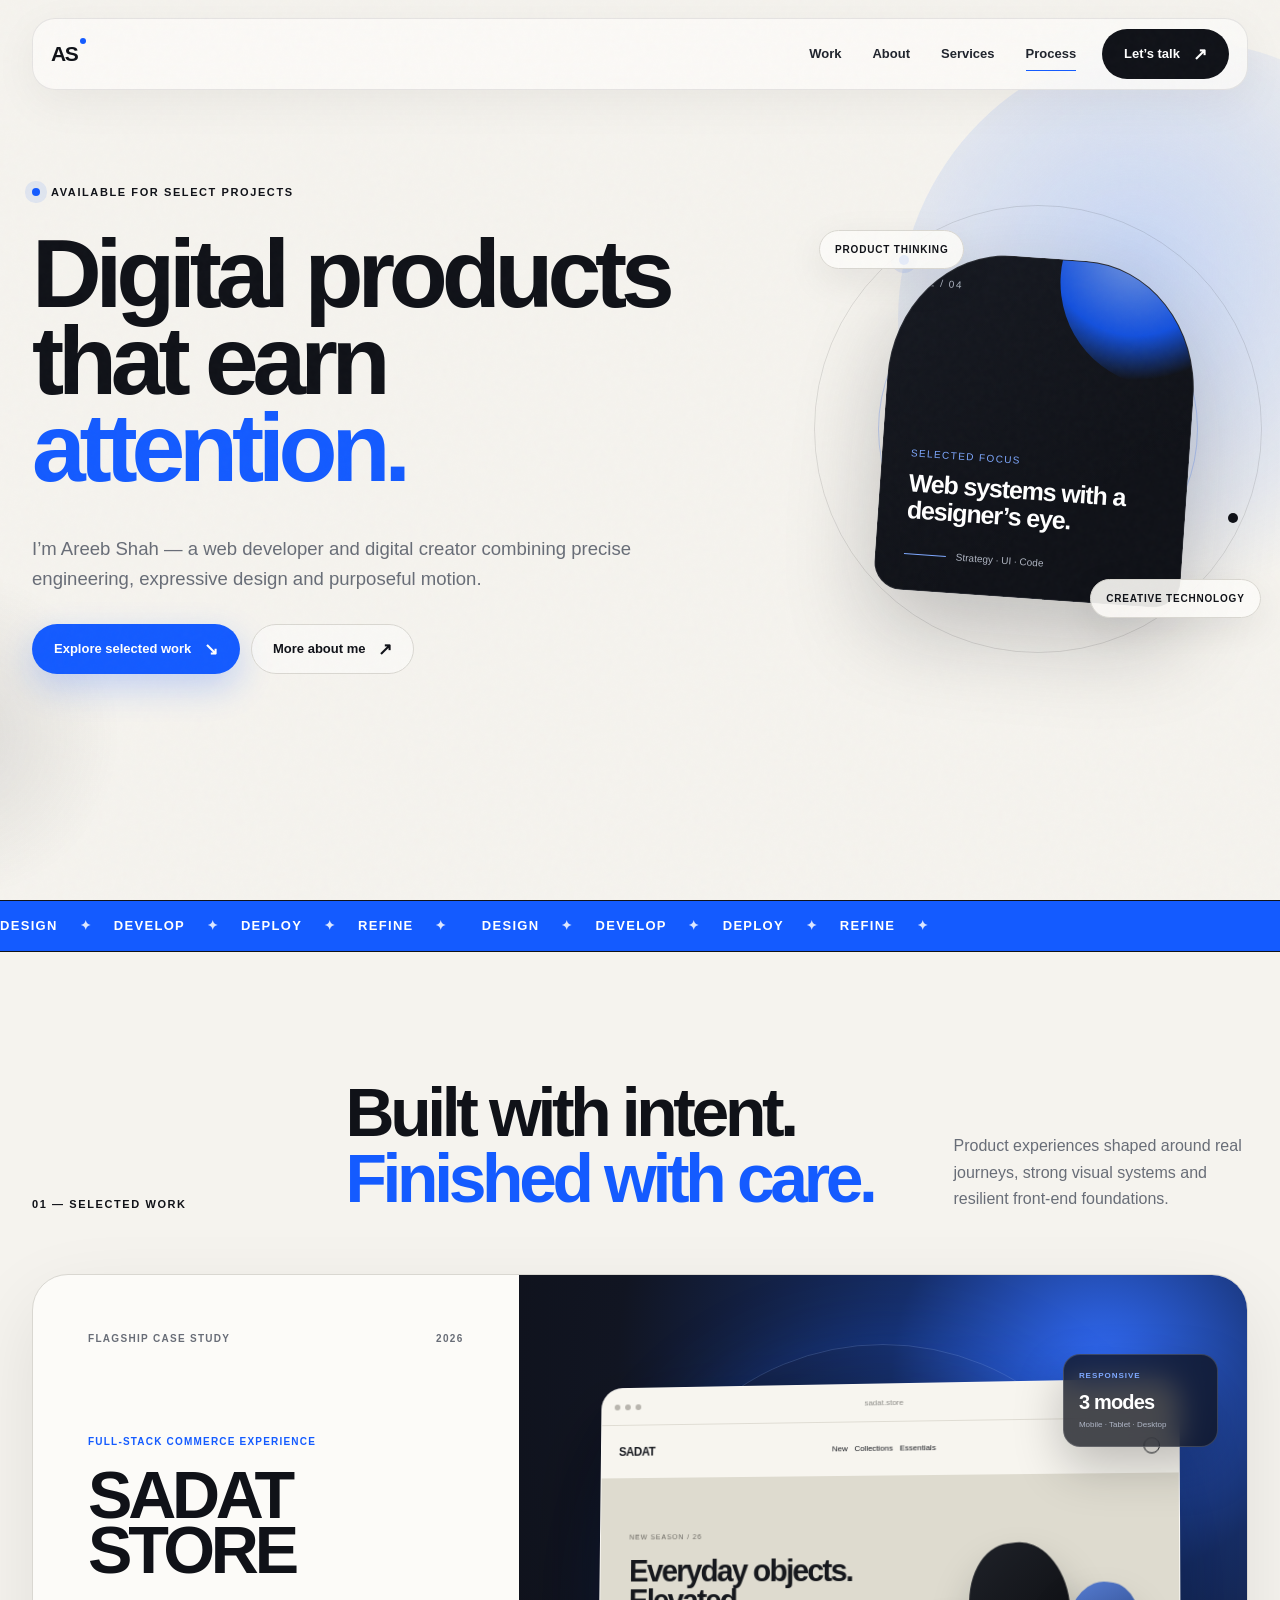
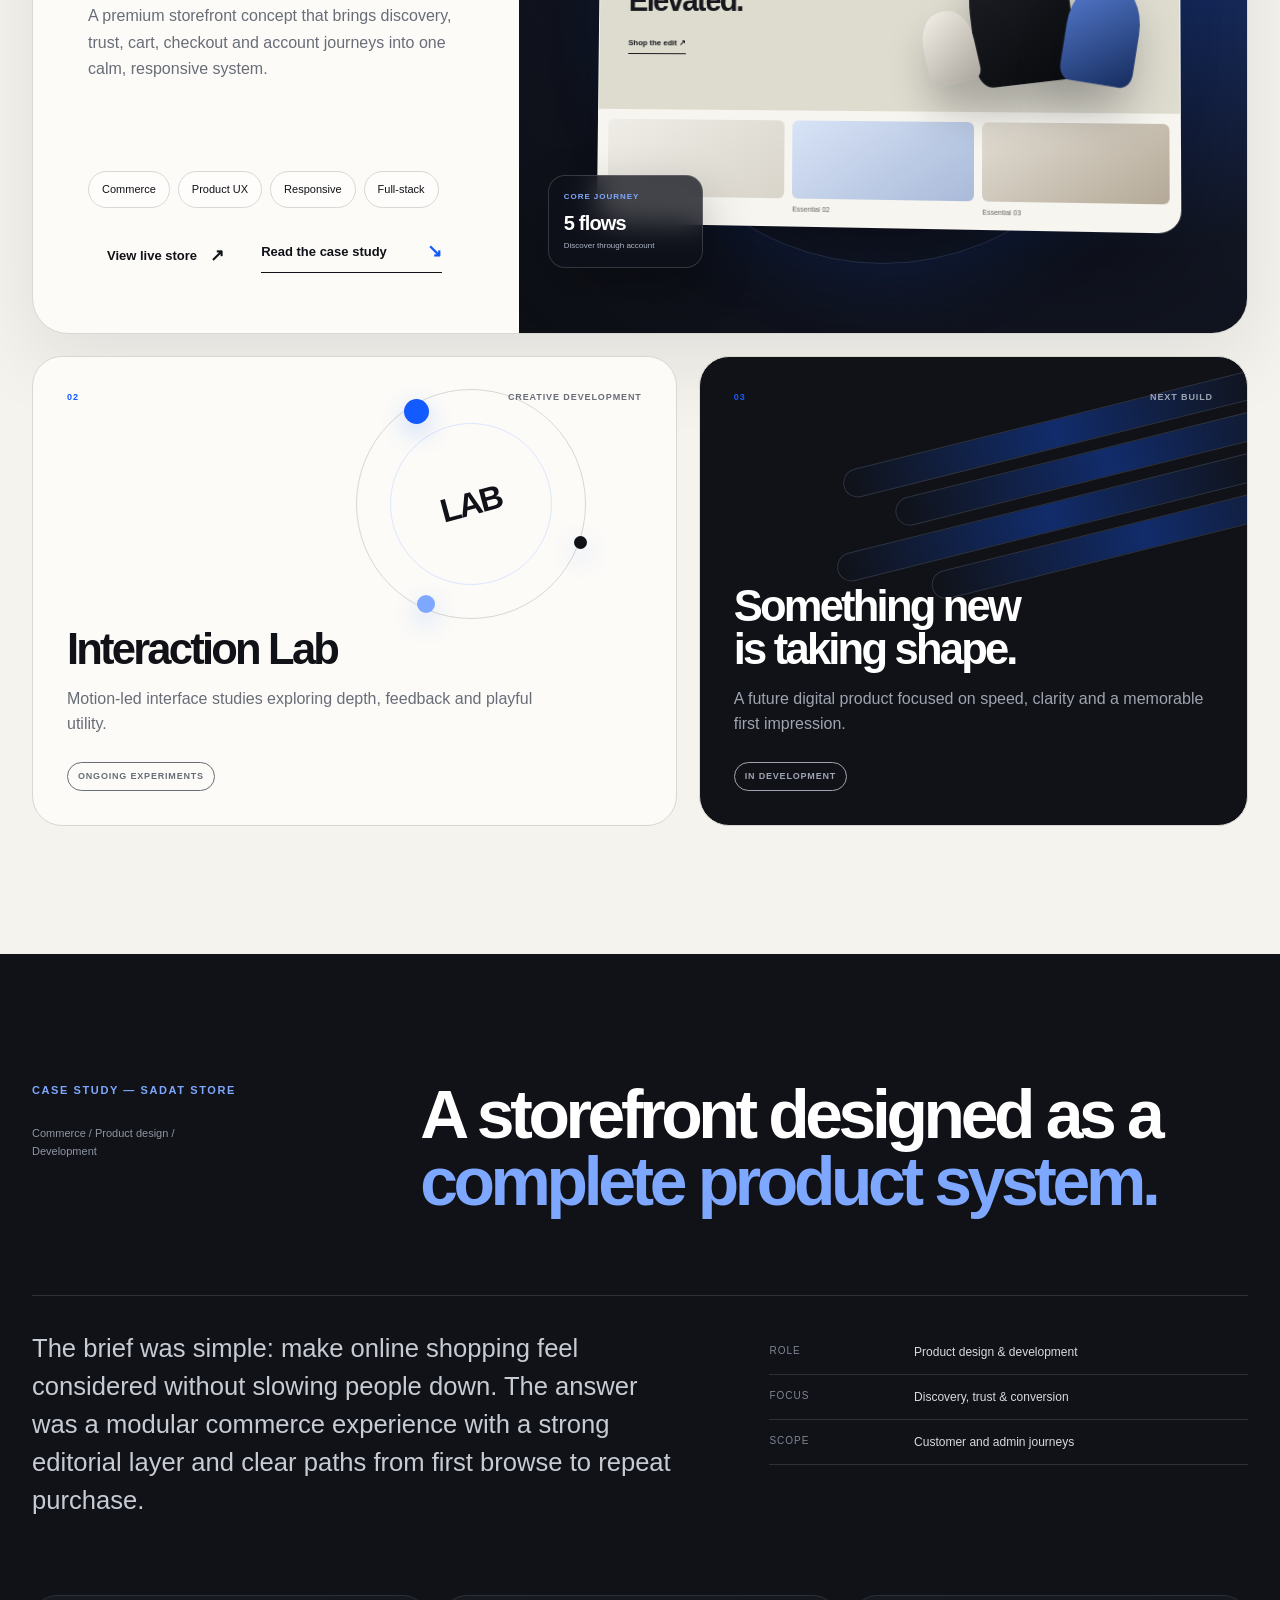
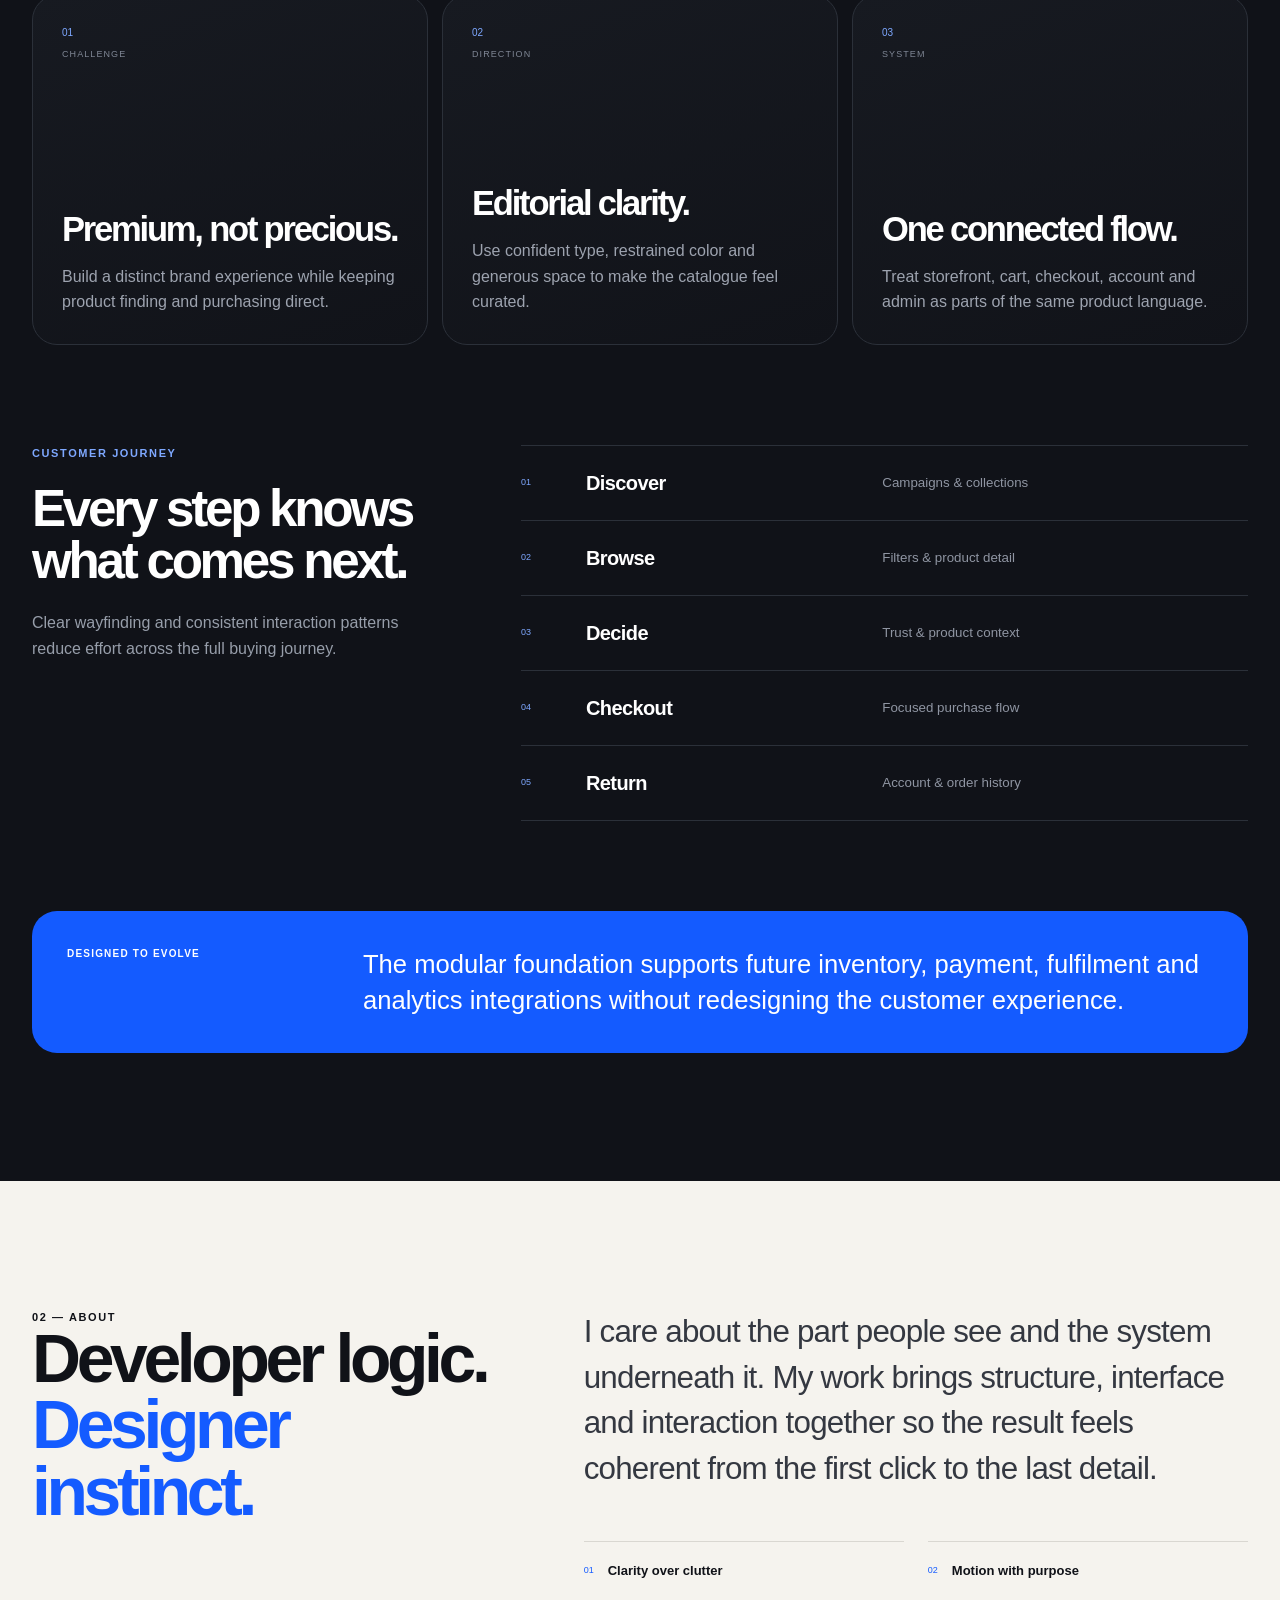
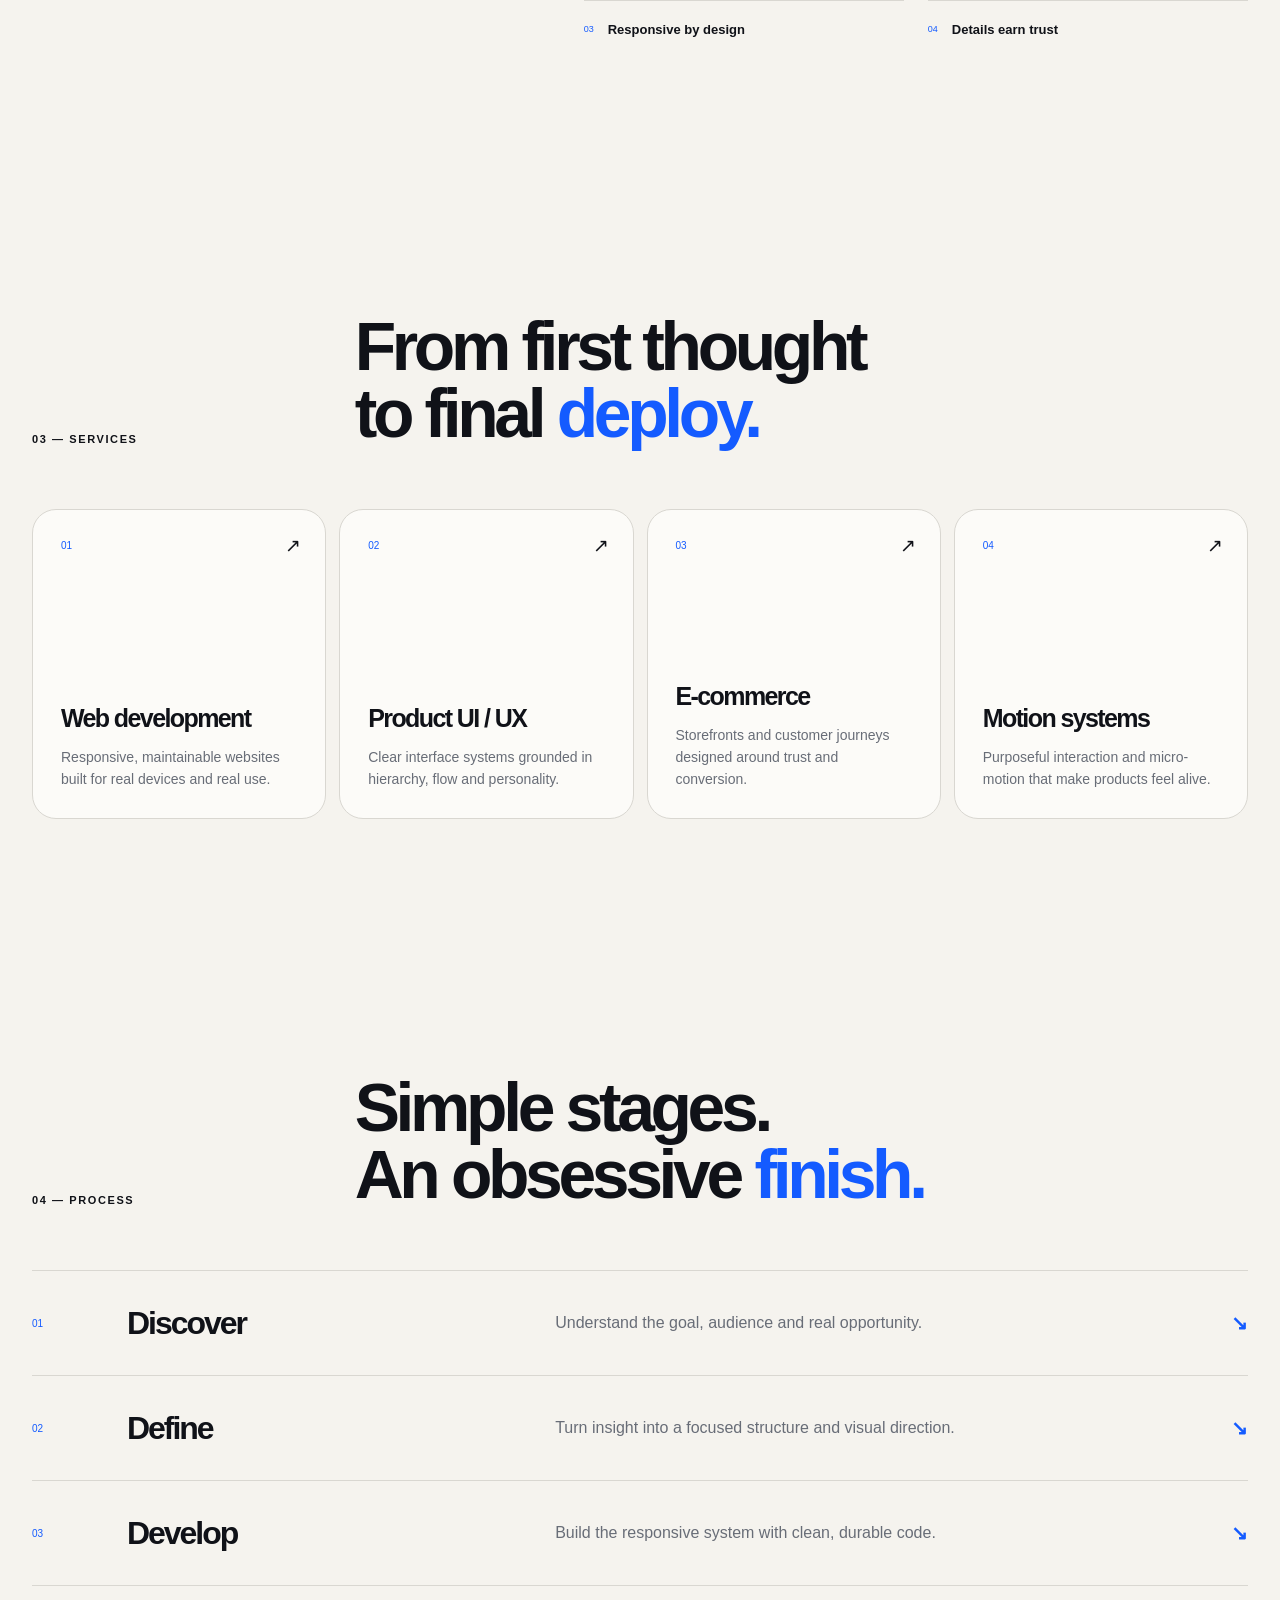
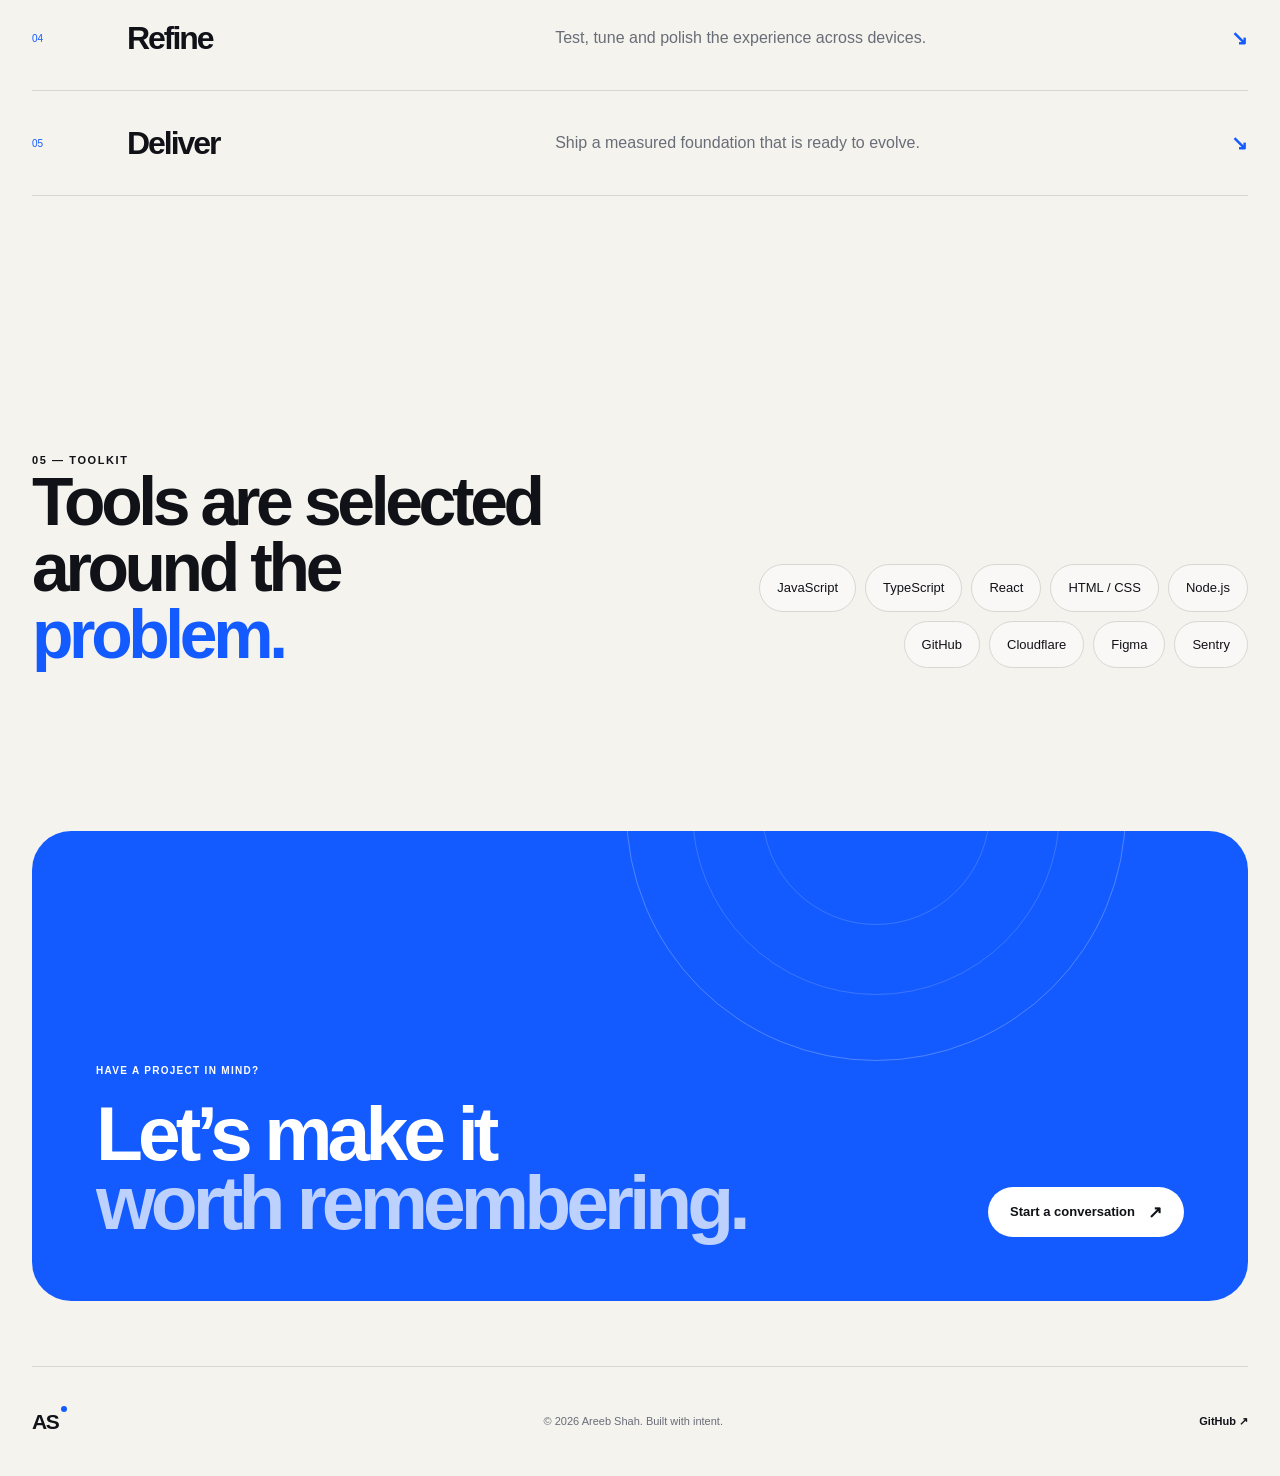
==== commit 2714fe47: "Add live SADAT STORE portfolio demo" ====
--- a/index.html
+++ b/index.html
@@ -107,7 +107,10 @@
           </div>
           <div>
             <div class="tag-row"><span>Commerce</span><span>Product UX</span><span>Responsive</span><span>Full-stack</span></div>
-            <a href="#sadat-case" class="text-link">Read the case study <span aria-hidden="true">↘</span></a>
+            <div class="project-actions">
+              <a href="./sadat-store/" class="button button-primary magnetic" target="_blank" rel="noopener noreferrer">View live store <span aria-hidden="true">↗</span></a>
+              <a href="#sadat-case" class="text-link">Read the case study <span aria-hidden="true">↘</span></a>
+            </div>
           </div>
         </div>
 
--- a/styles.css
+++ b/styles.css
@@ -229,6 +229,8 @@
 .project-copy h3 { font-size: clamp(54px, 5.2vw, 77px); line-height: .83; }
 .project-copy p { max-width: 480px; margin: 25px 0 0; color: var(--muted); font-size: 16px; line-height: 1.65; }
 .tag-row { margin-bottom: 25px; }
+.project-actions { display: flex; flex-wrap: wrap; align-items: center; gap: 18px; }
+.project-actions .button { min-height: 44px; padding: 12px 18px; }
 .text-link { display: inline-flex; align-items: center; gap: 40px; border-bottom: 1px solid var(--ink); padding-bottom: 7px; font-size: 13px; font-weight: 750; text-decoration: none; }
 .text-link span { color: var(--blue); font-size: 18px; }
 .project-visual { position: relative; min-height: 620px; display: grid; place-items: center; padding: 72px; overflow: hidden; background: radial-gradient(circle at 80% 15%, #326eff 0, #162e68 26%, #111522 60%, #0d0f15 100%); perspective: 1300px; }
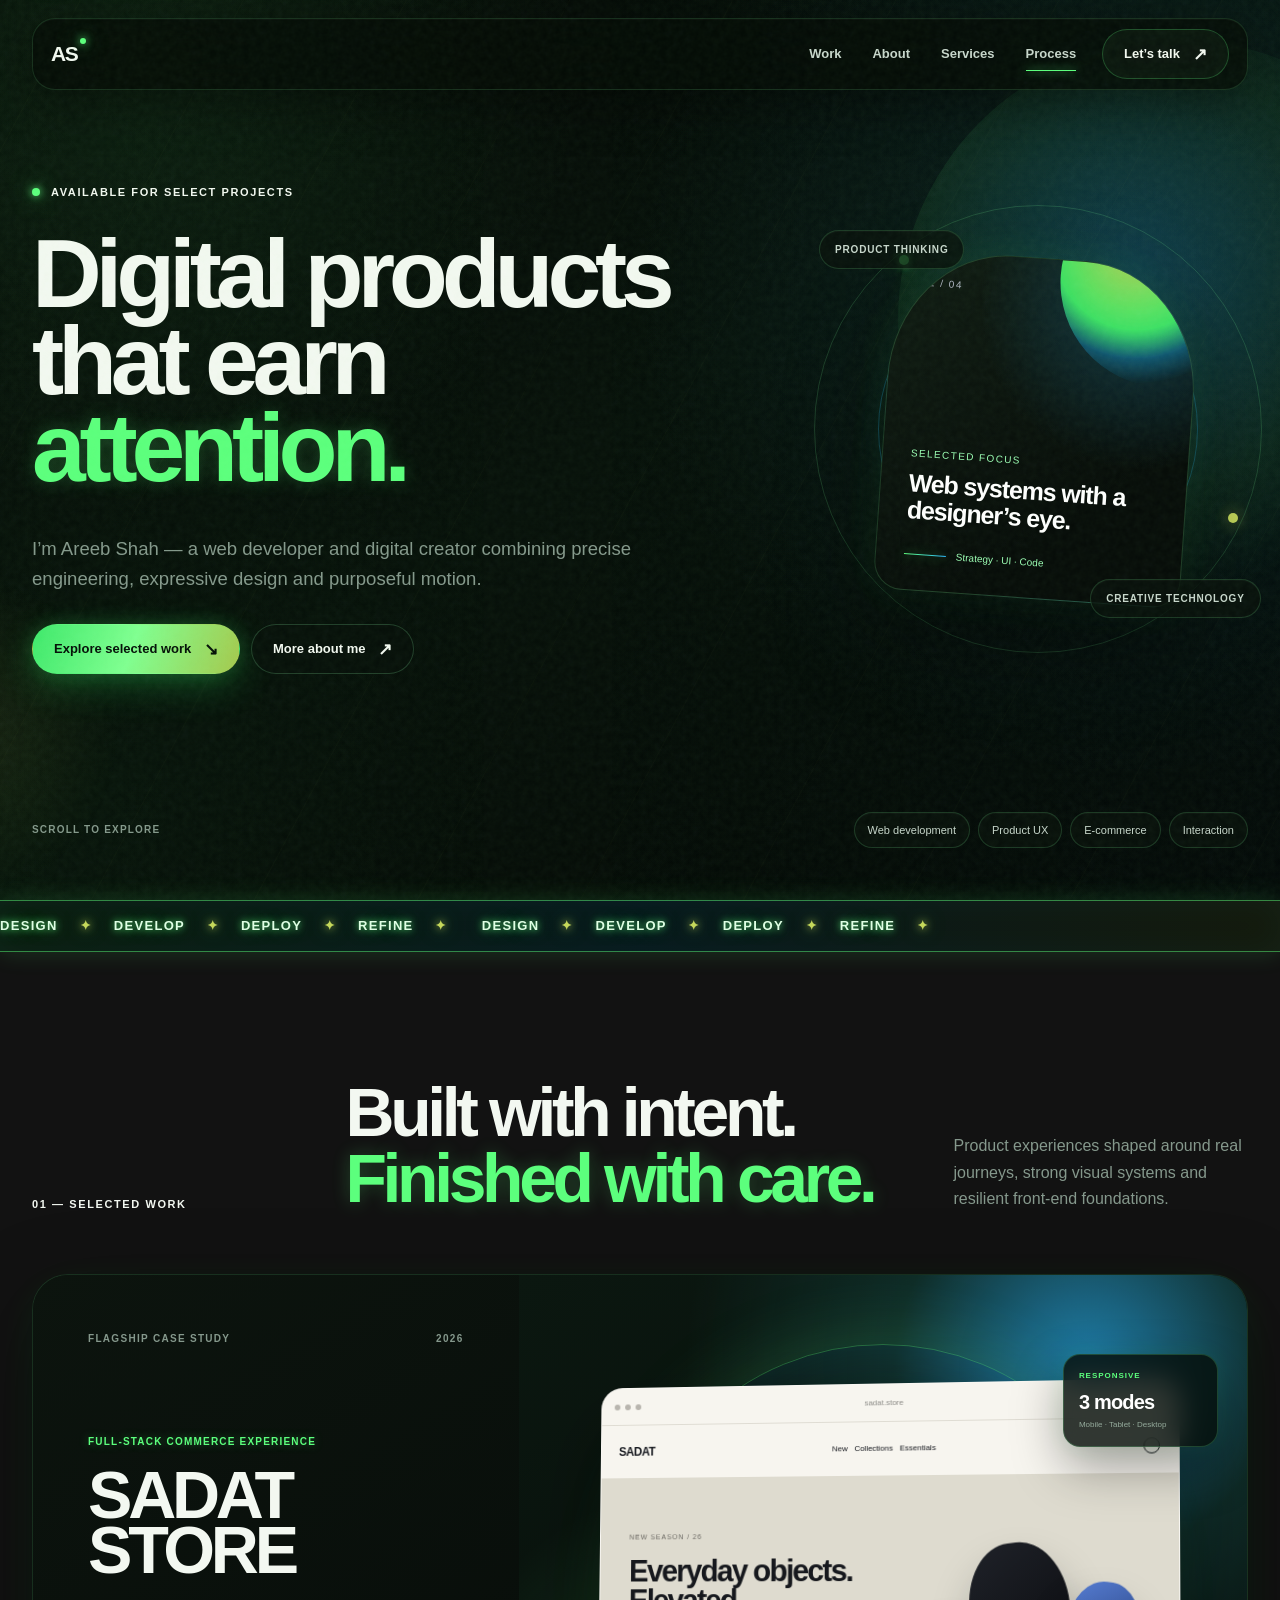
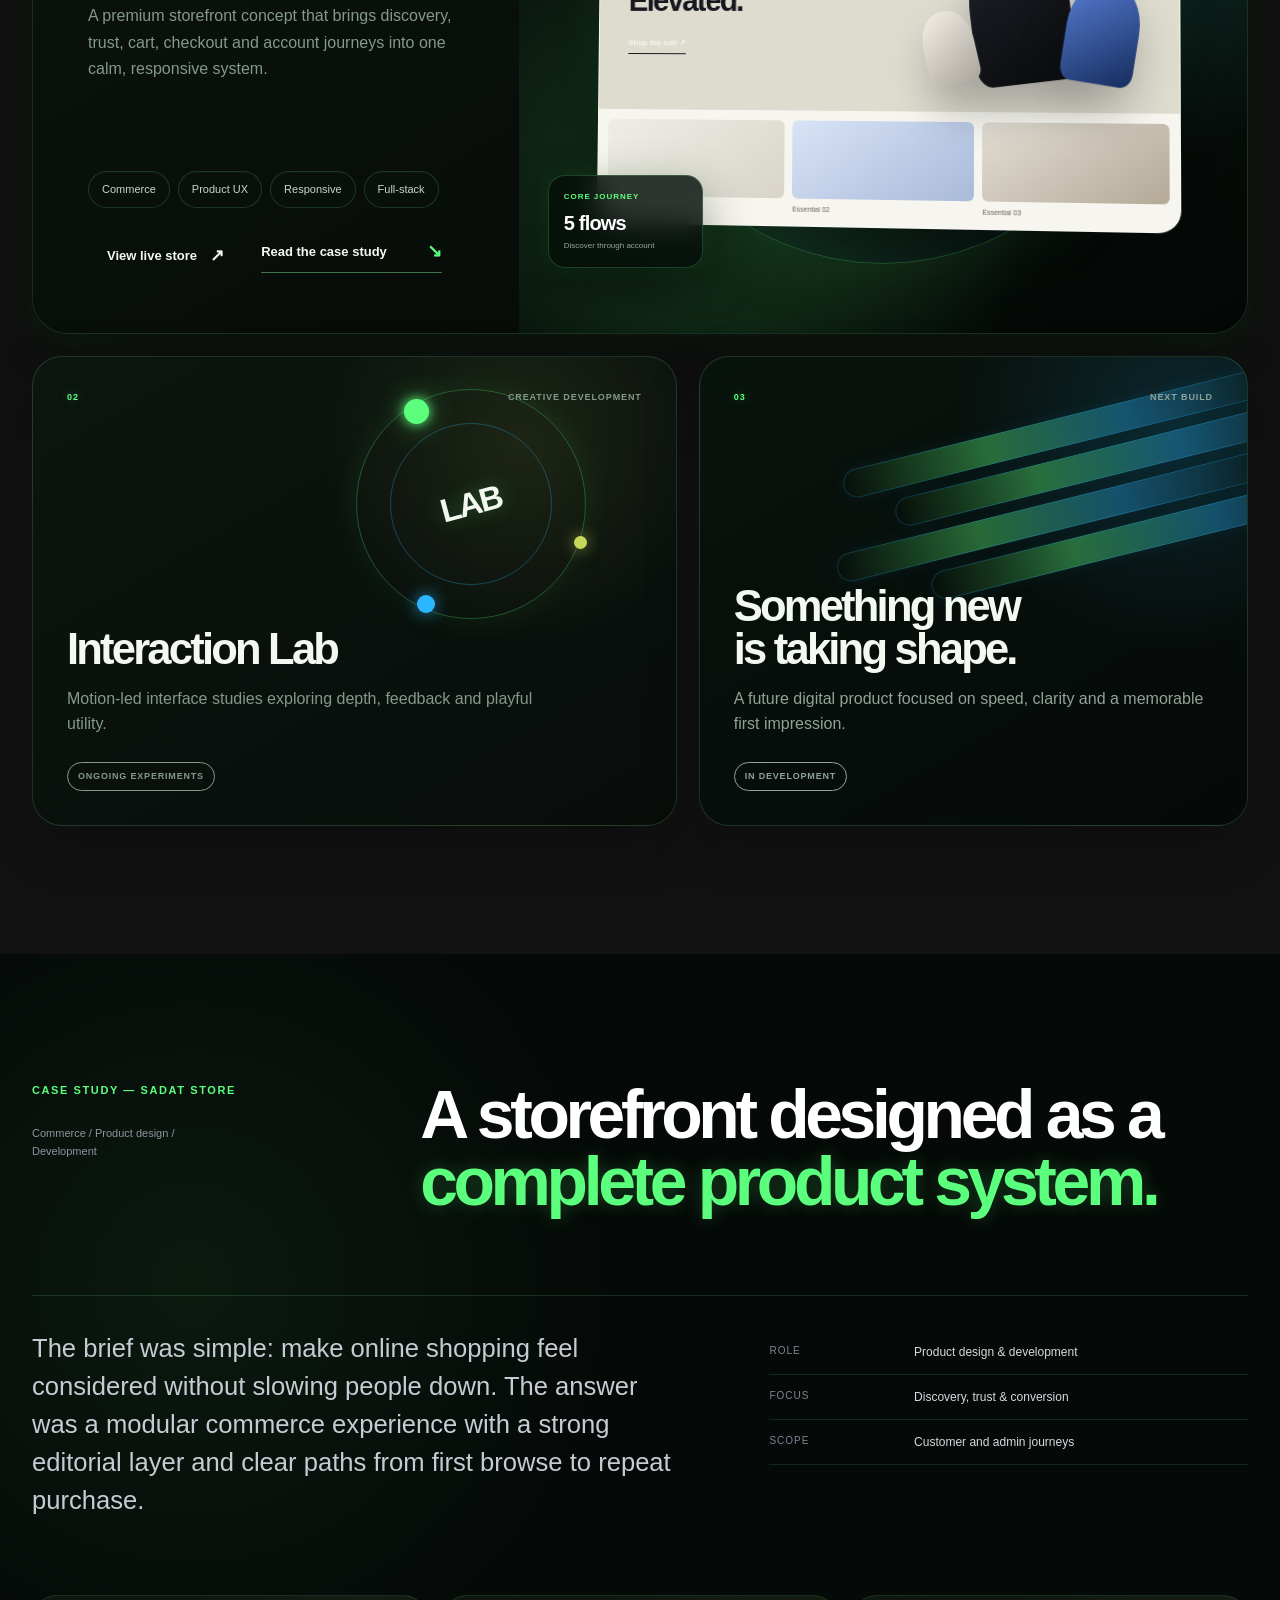
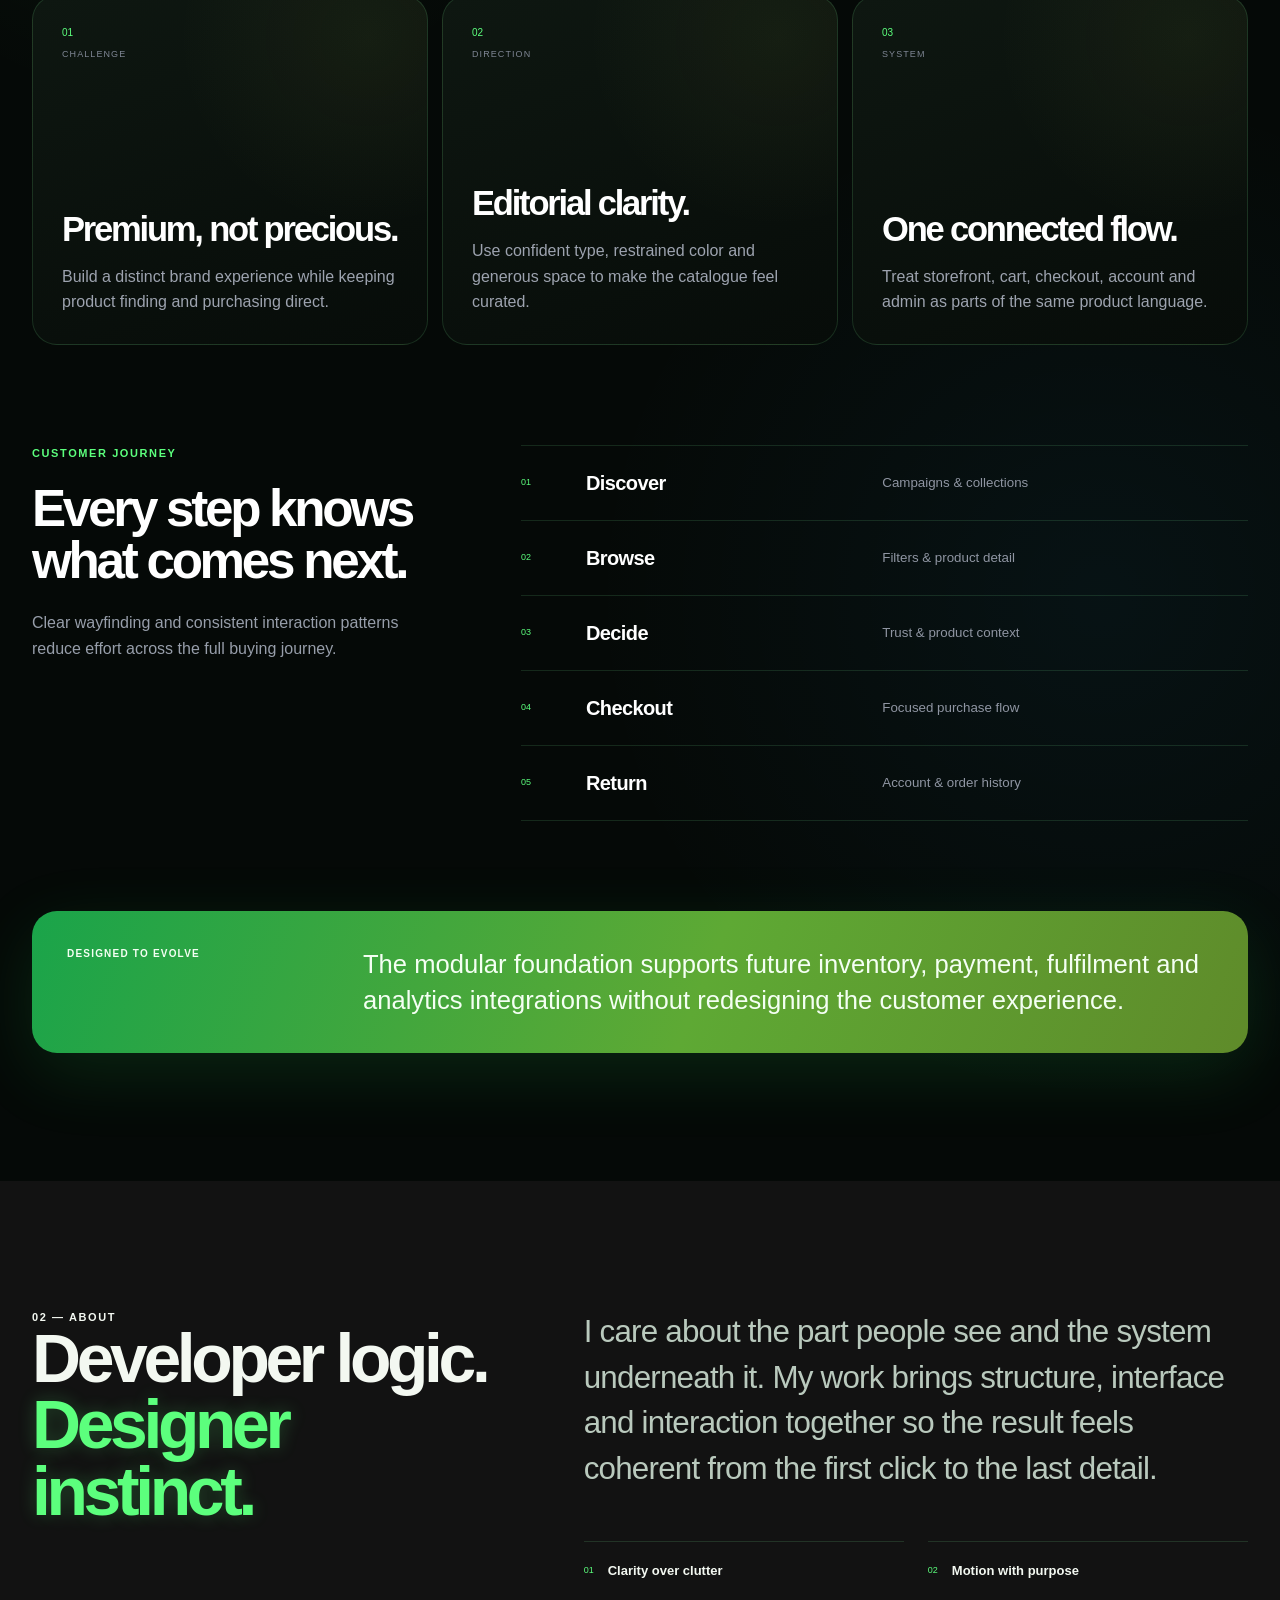
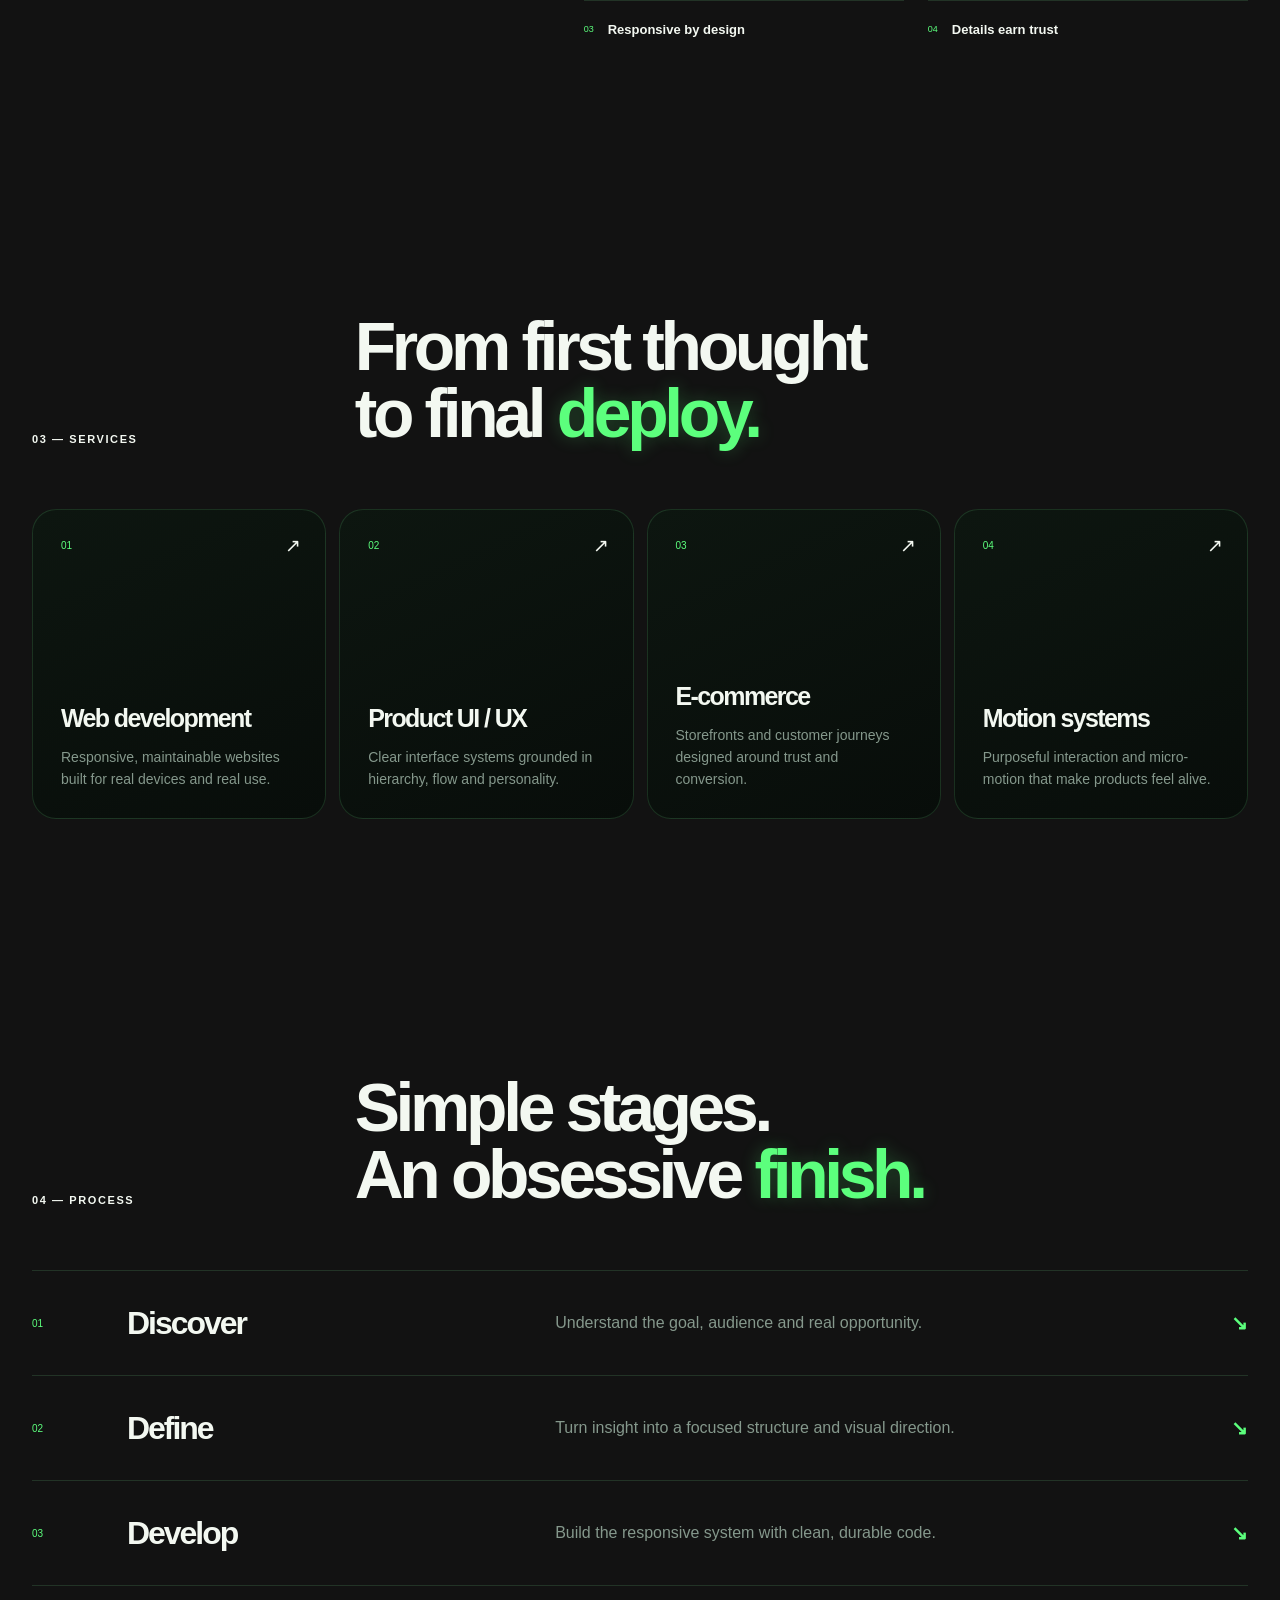
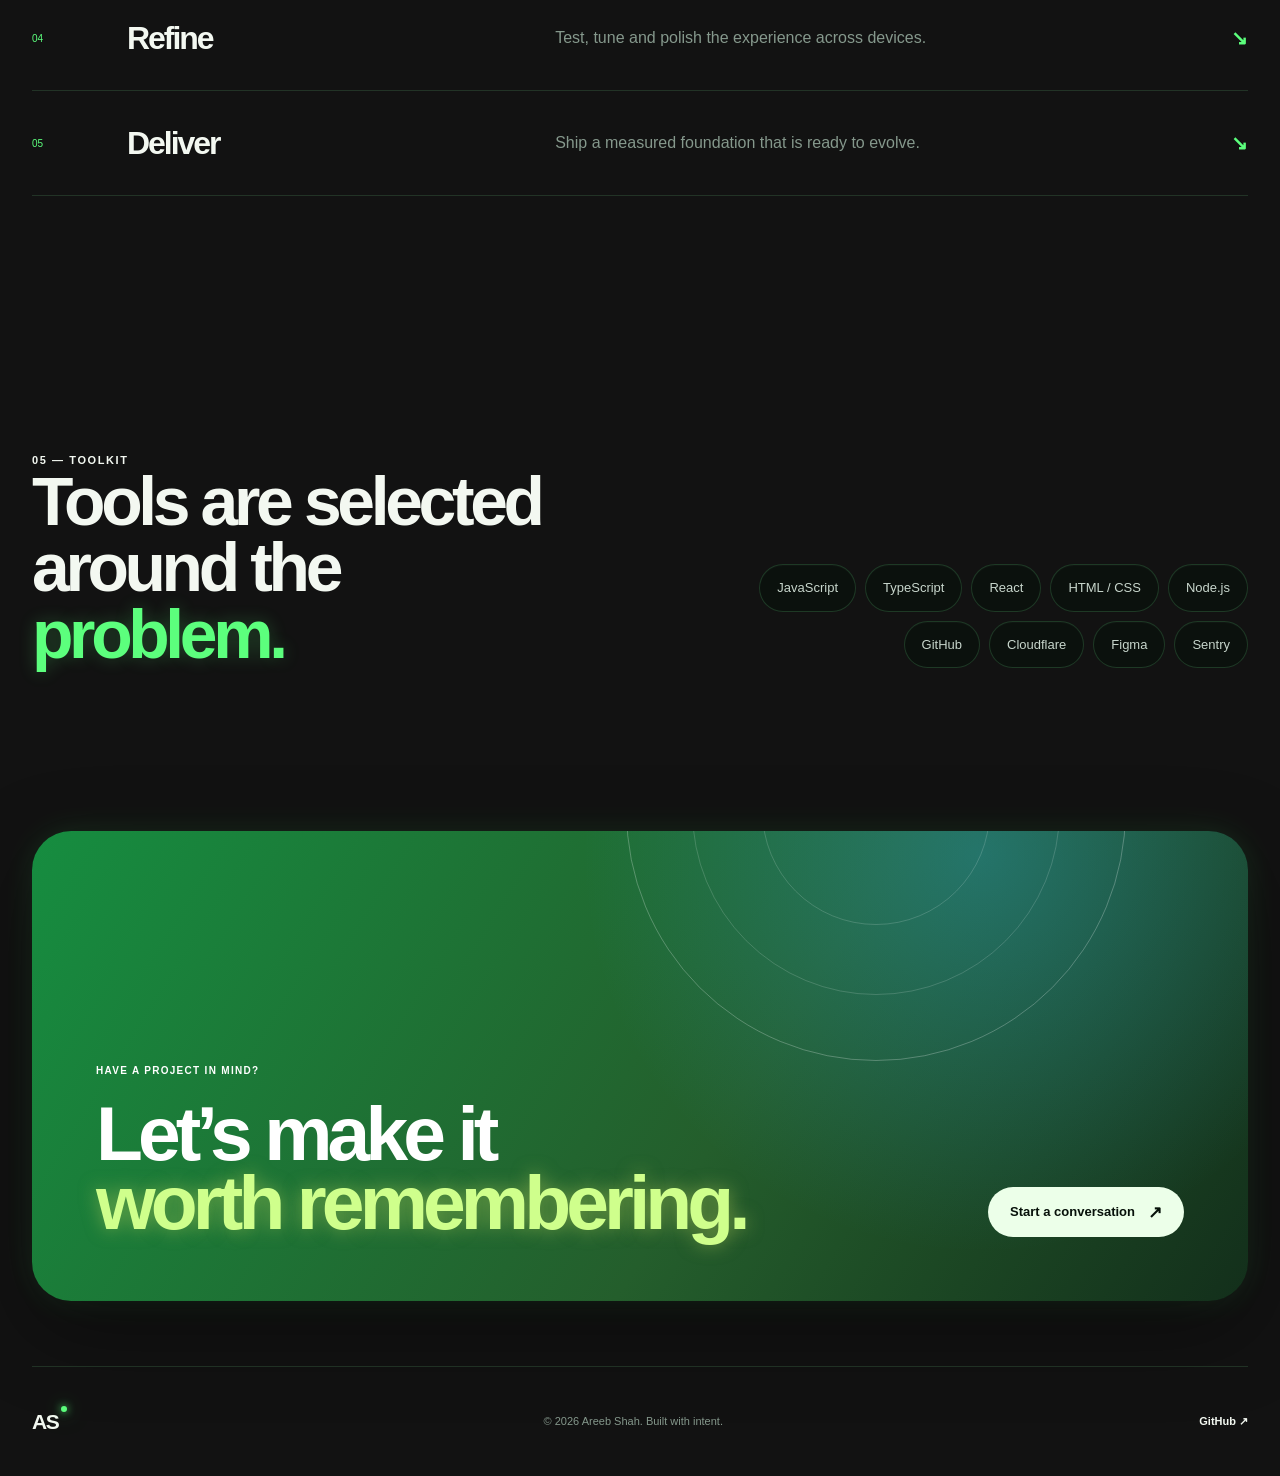
==== commit 88117118: "Set dark browser theme metadata" ====
--- a/index.html
+++ b/index.html
@@ -3,8 +3,8 @@
 <head>
   <meta charset="UTF-8">
   <meta name="viewport" content="width=device-width, initial-scale=1">
-  <meta name="theme-color" content="#f5f3ee">
-  <meta name="color-scheme" content="light">
+  <meta name="theme-color" content="#050806">
+  <meta name="color-scheme" content="dark">
   <meta name="description" content="Areeb Shah is a web developer and digital creator building expressive, responsive products and commerce experiences.">
   <meta property="og:title" content="Areeb Shah — Web Developer & Digital Creator">
   <meta property="og:description" content="A portfolio of thoughtful web development, product UX and interaction work.">
--- a/styles.css
+++ b/styles.css
@@ -1,16 +1,20 @@
 :root {
-  --pearl: #f5f3ee;
-  --paper: #fcfbf8;
-  --ink: #101218;
-  --ink-soft: #20242d;
-  --muted: #686d77;
-  --line: #d9d7d1;
-  --blue: #145bff;
-  --blue-bright: #7ea8ff;
-  --blue-pale: #dce6ff;
+  --pearl: #050806;
+  --paper: #0a110c;
+  --ink: #f3f8f1;
+  --ink-soft: #c8d6cc;
+  --muted: #85988c;
+  --line: rgba(126, 255, 158, .16);
+  --blue: #5cff7d;
+  --blue-bright: #9cffb5;
+  --blue-pale: #d8ffc3;
+  --neon-green: #5cff7d;
+  --neon-blue: #2bb7ff;
+  --gold-green: #c5d85b;
+  --surface-deep: #070d09;
   --radius-lg: 36px;
   --radius-md: 24px;
-  --shadow: 0 28px 80px rgba(16, 18, 24, .09);
+  --shadow: 0 28px 85px rgba(0, 0, 0, .46), 0 10px 40px rgba(45, 255, 102, .08);
   --ease: cubic-bezier(.2, .72, .2, 1);
 }
 
@@ -485,3 +489,318 @@
   *, *::before, *::after { scroll-behavior: auto !important; animation-duration: .01ms !important; animation-iteration-count: 1 !important; transition-duration: .01ms !important; }
   .js [data-reveal] { opacity: 1; transform: none; }
 }
+
+
+/* Neon night theme -------------------------------------------------------- */
+body {
+  background:
+    radial-gradient(circle at 12% 8%, rgba(92, 255, 125, .075), transparent 27rem),
+    radial-gradient(circle at 88% 32%, rgba(43, 183, 255, .07), transparent 31rem),
+    linear-gradient(145deg, #050806 0%, #07100a 48%, #040705 100%);
+  background-attachment: fixed;
+}
+body::before {
+  content: "";
+  position: fixed;
+  inset: 0;
+  z-index: -1;
+  pointer-events: none;
+  background:
+    repeating-linear-gradient(118deg, transparent 0 70px, rgba(197, 216, 91, .018) 71px, transparent 72px 144px),
+    linear-gradient(90deg, rgba(92, 255, 125, .018), transparent 42%, rgba(43, 183, 255, .018));
+}
+::selection { background: var(--neon-green); color: #031006; }
+.noise { opacity: .045; filter: sepia(1) hue-rotate(62deg) saturate(1.6); }
+:focus-visible { outline-color: var(--neon-green); box-shadow: 0 0 0 6px rgba(92, 255, 125, .12); }
+
+.nav {
+  border-color: rgba(137, 255, 166, .14);
+  background: rgba(5, 11, 7, .82);
+  box-shadow: 0 14px 48px rgba(0, 0, 0, .42), inset 0 1px rgba(255, 255, 255, .025);
+}
+.brand i,
+.availability > span {
+  background: var(--neon-green);
+  box-shadow: 0 0 8px var(--neon-green), 0 0 22px rgba(92, 255, 125, .62);
+}
+.nav-links a::after { box-shadow: 0 0 10px var(--neon-green); }
+.button-dark {
+  border-color: rgba(92, 255, 125, .25);
+  background: #0b140e;
+  color: var(--ink);
+  box-shadow: inset 0 0 24px rgba(92, 255, 125, .035);
+}
+.button-blue {
+  background: linear-gradient(110deg, #3ee86b, #80ff91 48%, #a6c84d);
+  color: #041008;
+  box-shadow: 0 12px 36px rgba(42, 255, 101, .22), 0 0 20px rgba(92, 255, 125, .16);
+}
+.button-ghost {
+  border-color: rgba(142, 255, 169, .2);
+  background: rgba(9, 17, 12, .64);
+  color: var(--ink);
+}
+.button-light { background: #ecffe9; color: #07110a; }
+.button:hover {
+  border-color: rgba(92, 255, 125, .7);
+  box-shadow: 0 16px 42px rgba(0, 0, 0, .46), 0 0 26px rgba(92, 255, 125, .22);
+}
+.button-blue:hover { background: linear-gradient(110deg, #6aff87, #b9ff85); }
+
+.hero-title em,
+h2 span {
+  color: var(--neon-green);
+  text-shadow: 0 0 18px rgba(92, 255, 125, .24);
+}
+.stage-ring { border-color: rgba(123, 255, 155, .17); }
+.ring-one::before {
+  background: var(--neon-green);
+  box-shadow: 0 0 10px var(--neon-green), 0 0 30px rgba(92, 255, 125, .5);
+}
+.ring-one::after { background: var(--gold-green); box-shadow: 0 0 15px rgba(197, 216, 91, .65); }
+.ring-two { border-color: rgba(43, 183, 255, .32); box-shadow: 0 0 35px rgba(43, 183, 255, .055); }
+.stage-core {
+  border-color: rgba(128, 255, 157, .18);
+  background:
+    radial-gradient(circle at 82% 12%, rgba(43, 183, 255, .23), transparent 42%),
+    linear-gradient(145deg, #101b13, #070c09 72%);
+  box-shadow: 0 36px 90px rgba(0, 0, 0, .5), 0 0 40px rgba(92, 255, 125, .12);
+}
+.stage-core::before {
+  background: radial-gradient(circle at 35% 35%, #d6e66d, var(--neon-green) 42%, rgba(43, 183, 255, .35) 57%, transparent 70%);
+  filter: saturate(1.18);
+}
+.stage-core p,
+.stage-line { color: var(--blue-bright); }
+.stage-line i { background: linear-gradient(90deg, var(--neon-green), var(--neon-blue)); box-shadow: 0 0 10px rgba(92, 255, 125, .55); }
+.float-label,
+.hero-chips span,
+.tag-row span,
+.tool-cloud li {
+  border-color: rgba(127, 255, 158, .17);
+  background: rgba(9, 17, 12, .78);
+  color: var(--ink-soft);
+  box-shadow: inset 0 1px rgba(255, 255, 255, .025);
+}
+.orb-blue {
+  background: radial-gradient(circle at 42% 42%, rgba(43, 183, 255, .22), rgba(92, 255, 125, .075) 48%, transparent 72%);
+}
+.orb-ink { background: radial-gradient(circle, rgba(197, 216, 91, .09), transparent 70%); }
+
+.marquee {
+  border-color: rgba(92, 255, 125, .48);
+  background:
+    linear-gradient(90deg, rgba(92, 255, 125, .08), rgba(43, 183, 255, .085), rgba(197, 216, 91, .08)),
+    #050b07;
+  color: #dfffe4;
+  box-shadow: 0 0 24px rgba(92, 255, 125, .16), inset 0 0 32px rgba(43, 183, 255, .045);
+}
+.marquee-track {
+  text-shadow: 0 0 7px rgba(92, 255, 125, .85), 0 0 18px rgba(92, 255, 125, .35);
+  animation: marquee 22s linear infinite, neon-breathe 3.2s ease-in-out infinite;
+}
+.marquee-track i {
+  color: var(--gold-green);
+  text-shadow: 0 0 8px rgba(197, 216, 91, .95), 0 0 19px rgba(92, 255, 125, .55);
+}
+
+.project {
+  border-color: rgba(124, 255, 156, .14);
+  background: linear-gradient(145deg, rgba(11, 18, 13, .98), rgba(6, 11, 8, .98));
+}
+.project-copy { background: linear-gradient(150deg, rgba(12, 20, 14, .96), rgba(7, 12, 9, .98)); }
+.project-kicker,
+.num { color: var(--neon-green) !important; text-shadow: 0 0 10px rgba(92, 255, 125, .36); }
+.text-link { border-color: rgba(146, 255, 171, .42); }
+.text-link span { color: var(--neon-green); }
+.project-visual {
+  background:
+    radial-gradient(circle at 78% 14%, rgba(43, 183, 255, .66) 0, rgba(24, 78, 76, .42) 24%, transparent 50%),
+    radial-gradient(circle at 28% 78%, rgba(92, 255, 125, .2), transparent 42%),
+    linear-gradient(150deg, #0b1710, #07100b 56%, #040705);
+}
+.visual-glow {
+  border-color: rgba(92, 255, 125, .32);
+  box-shadow: 0 0 76px rgba(92, 255, 125, .18), inset 0 0 70px rgba(43, 183, 255, .1);
+}
+.metric-card {
+  border-color: rgba(119, 255, 152, .2);
+  background: rgba(6, 14, 9, .82);
+  box-shadow: 0 20px 50px rgba(0, 0, 0, .36), 0 0 24px rgba(92, 255, 125, .09);
+}
+.metric-card span { color: var(--neon-green); }
+.metric-card small { color: #94aa9b; }
+
+.project-grid { perspective: 1400px; }
+.project-card {
+  isolation: isolate;
+  transform-style: preserve-3d;
+  border-color: rgba(129, 255, 159, .16);
+  background: var(--paper);
+  box-shadow: 0 20px 55px rgba(0, 0, 0, .24);
+  transition:
+    transform .55s var(--ease),
+    border-color .4s var(--ease),
+    box-shadow .55s var(--ease),
+    filter .4s var(--ease);
+}
+.project-card::before {
+  content: "";
+  position: absolute;
+  inset: 42% -10% -32%;
+  z-index: 0;
+  pointer-events: none;
+  background:
+    radial-gradient(ellipse at 50% 100%, rgba(92, 255, 125, .4), transparent 57%),
+    radial-gradient(ellipse at 78% 96%, rgba(43, 183, 255, .26), transparent 46%);
+  opacity: .12;
+  transform: translateY(28%) scale(.72);
+  filter: blur(22px);
+  transition: opacity .5s var(--ease), transform .55s var(--ease), filter .5s var(--ease);
+}
+.project-card::after {
+  content: "";
+  position: absolute;
+  right: 8%;
+  bottom: 0;
+  left: 8%;
+  z-index: 1;
+  height: 13px;
+  border-radius: 50% 50% 4px 4px;
+  background: linear-gradient(90deg, transparent, var(--neon-green) 28%, var(--gold-green) 52%, var(--neon-blue) 78%, transparent);
+  box-shadow: 0 0 8px rgba(92, 255, 125, .8), 0 0 28px rgba(92, 255, 125, .55), 0 14px 35px rgba(43, 183, 255, .28);
+  opacity: 0;
+  transform: perspective(260px) rotateX(88deg) translateY(14px) scaleX(.7);
+  transform-origin: center bottom;
+  transition: opacity .42s var(--ease), transform .56s var(--ease);
+}
+.project-card .card-top,
+.project-card h3,
+.project-card p,
+.project-card .card-status { position: relative; z-index: 2; }
+.lab-orbit,
+.next-lines { z-index: 1; }
+.project-lab {
+  background:
+    radial-gradient(circle at 76% 19%, rgba(197, 216, 91, .10), transparent 32%),
+    linear-gradient(150deg, #0c1510, #080d0a);
+}
+.project-next {
+  background:
+    radial-gradient(circle at 88% 15%, rgba(43, 183, 255, .14), transparent 36%),
+    linear-gradient(150deg, #09130d, #050908);
+  color: var(--ink);
+}
+.project-next .card-top,
+.project-next p,
+.project-next .card-status { color: #91a398; }
+.lab-orbit {
+  border-color: rgba(92, 255, 125, .28);
+  box-shadow: 0 0 34px rgba(92, 255, 125, .07);
+}
+.lab-orbit::before { border-color: rgba(43, 183, 255, .3); }
+.lab-orbit i {
+  background: var(--neon-green);
+  box-shadow: 0 0 12px var(--neon-green), 0 0 30px rgba(92, 255, 125, .46);
+}
+.lab-orbit i:nth-child(2) { background: var(--gold-green); box-shadow: 0 0 15px rgba(197, 216, 91, .65); }
+.lab-orbit i:nth-child(3) { background: var(--neon-blue); box-shadow: 0 0 16px rgba(43, 183, 255, .72); }
+.lab-orbit b { color: var(--ink); text-shadow: 0 0 20px rgba(92, 255, 125, .28); }
+.next-lines i {
+  border-color: rgba(43, 183, 255, .22);
+  background: linear-gradient(90deg, transparent, rgba(92, 255, 125, .38), rgba(43, 183, 255, .34), transparent);
+  box-shadow: 0 0 16px rgba(43, 183, 255, .075);
+}
+
+.case-study {
+  background:
+    radial-gradient(circle at 15% 18%, rgba(92, 255, 125, .065), transparent 27rem),
+    radial-gradient(circle at 86% 68%, rgba(43, 183, 255, .055), transparent 32rem),
+    #050907;
+}
+.case-study .eyebrow,
+.case-intro h2 span,
+.case-card > span,
+.journey li span { color: var(--neon-green); }
+.case-summary { border-color: rgba(132, 255, 161, .14); }
+.case-summary dl div,
+.journey ol,
+.journey li { border-color: rgba(132, 255, 161, .13); }
+.case-card {
+  border-color: rgba(125, 255, 157, .14);
+  background:
+    radial-gradient(circle at 85% 12%, rgba(197, 216, 91, .055), transparent 42%),
+    linear-gradient(160deg, #0e1711, #070c09);
+}
+.case-card:hover {
+  border-color: rgba(92, 255, 125, .62);
+  box-shadow: 0 18px 50px rgba(0, 0, 0, .36), 0 0 24px rgba(92, 255, 125, .11);
+}
+.case-note {
+  background: linear-gradient(112deg, #1aa44a, #5ea934 55%, #5f8b2a);
+  color: #f4fff3;
+  box-shadow: 0 20px 70px rgba(36, 214, 87, .14);
+}
+.large-copy { color: #b9c9bd; }
+.services-grid article {
+  border-color: rgba(130, 255, 159, .14);
+  background: linear-gradient(155deg, #0d1610, #080d0a);
+}
+.services-grid article:hover {
+  border-color: var(--neon-green);
+  background: #0d1811;
+  box-shadow: 0 18px 48px rgba(0, 0, 0, .35), 0 0 24px rgba(92, 255, 125, .1);
+}
+.process-list,
+.process-list li,
+.principles div { border-color: rgba(133, 255, 162, .14); }
+.contact {
+  background:
+    radial-gradient(circle at 78% 5%, rgba(43, 183, 255, .3), transparent 38%),
+    linear-gradient(122deg, #168d40, #245e2c 58%, #132f1b);
+  box-shadow: 0 28px 85px rgba(0, 0, 0, .38), 0 0 32px rgba(92, 255, 125, .12);
+}
+.contact h2 span { color: #cfff8c; text-shadow: 0 0 18px rgba(197, 216, 91, .5); }
+.footer { border-color: rgba(132, 255, 162, .15); }
+
+@media (hover: hover) and (pointer: fine) {
+  .project-card:hover {
+    transform: translateY(-13px) scale(1.025) rotateX(1.5deg);
+    border-color: rgba(92, 255, 125, .72);
+    box-shadow:
+      0 30px 75px rgba(0, 0, 0, .5),
+      0 13px 32px rgba(92, 255, 125, .2),
+      0 24px 50px rgba(43, 183, 255, .11);
+    filter: saturate(1.08);
+  }
+  .project-card:hover::before {
+    opacity: .95;
+    transform: translateY(0) scale(1.05);
+    filter: blur(16px);
+  }
+  .project-card:hover::after {
+    opacity: 1;
+    transform: perspective(260px) rotateX(0deg) translateY(1px) scaleX(1);
+  }
+  .project-card:hover .lab-orbit { animation-duration: 8s; }
+  .project-card:hover .next-lines i { box-shadow: 0 0 18px rgba(43, 183, 255, .22); }
+}
+
+@keyframes neon-breathe {
+  0%, 100% { filter: brightness(.88); }
+  50% { filter: brightness(1.28); }
+}
+
+.skip-link {
+  border: 1px solid rgba(92, 255, 125, .45);
+  background: #08130c;
+  color: #effff1;
+  box-shadow: 0 0 22px rgba(92, 255, 125, .18);
+}
+.mobile-menu {
+  border: 1px solid rgba(92, 255, 125, .18);
+  background: rgba(5, 13, 8, .98);
+  color: var(--ink);
+  box-shadow: 0 25px 60px rgba(0, 0, 0, .58), 0 0 25px rgba(92, 255, 125, .08);
+}
+.mobile-menu a { border-color: rgba(126, 255, 158, .13); }
